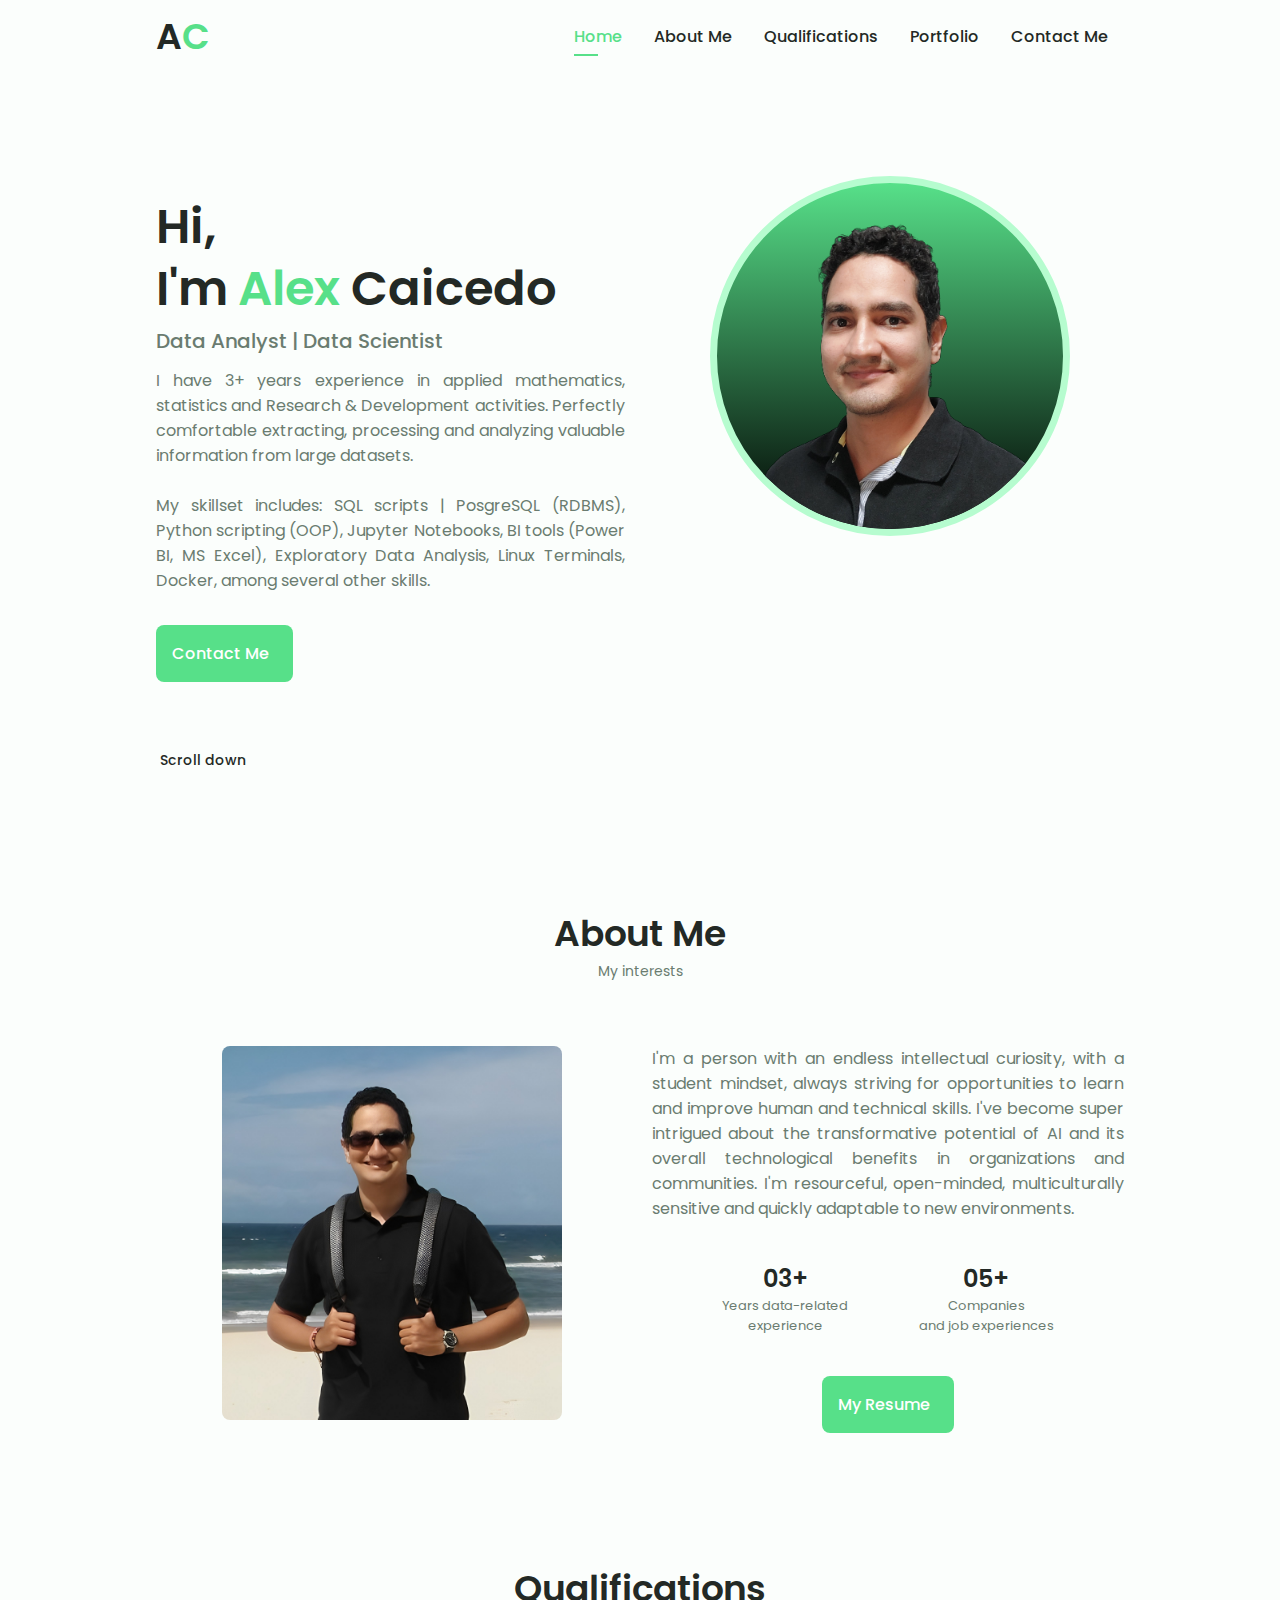
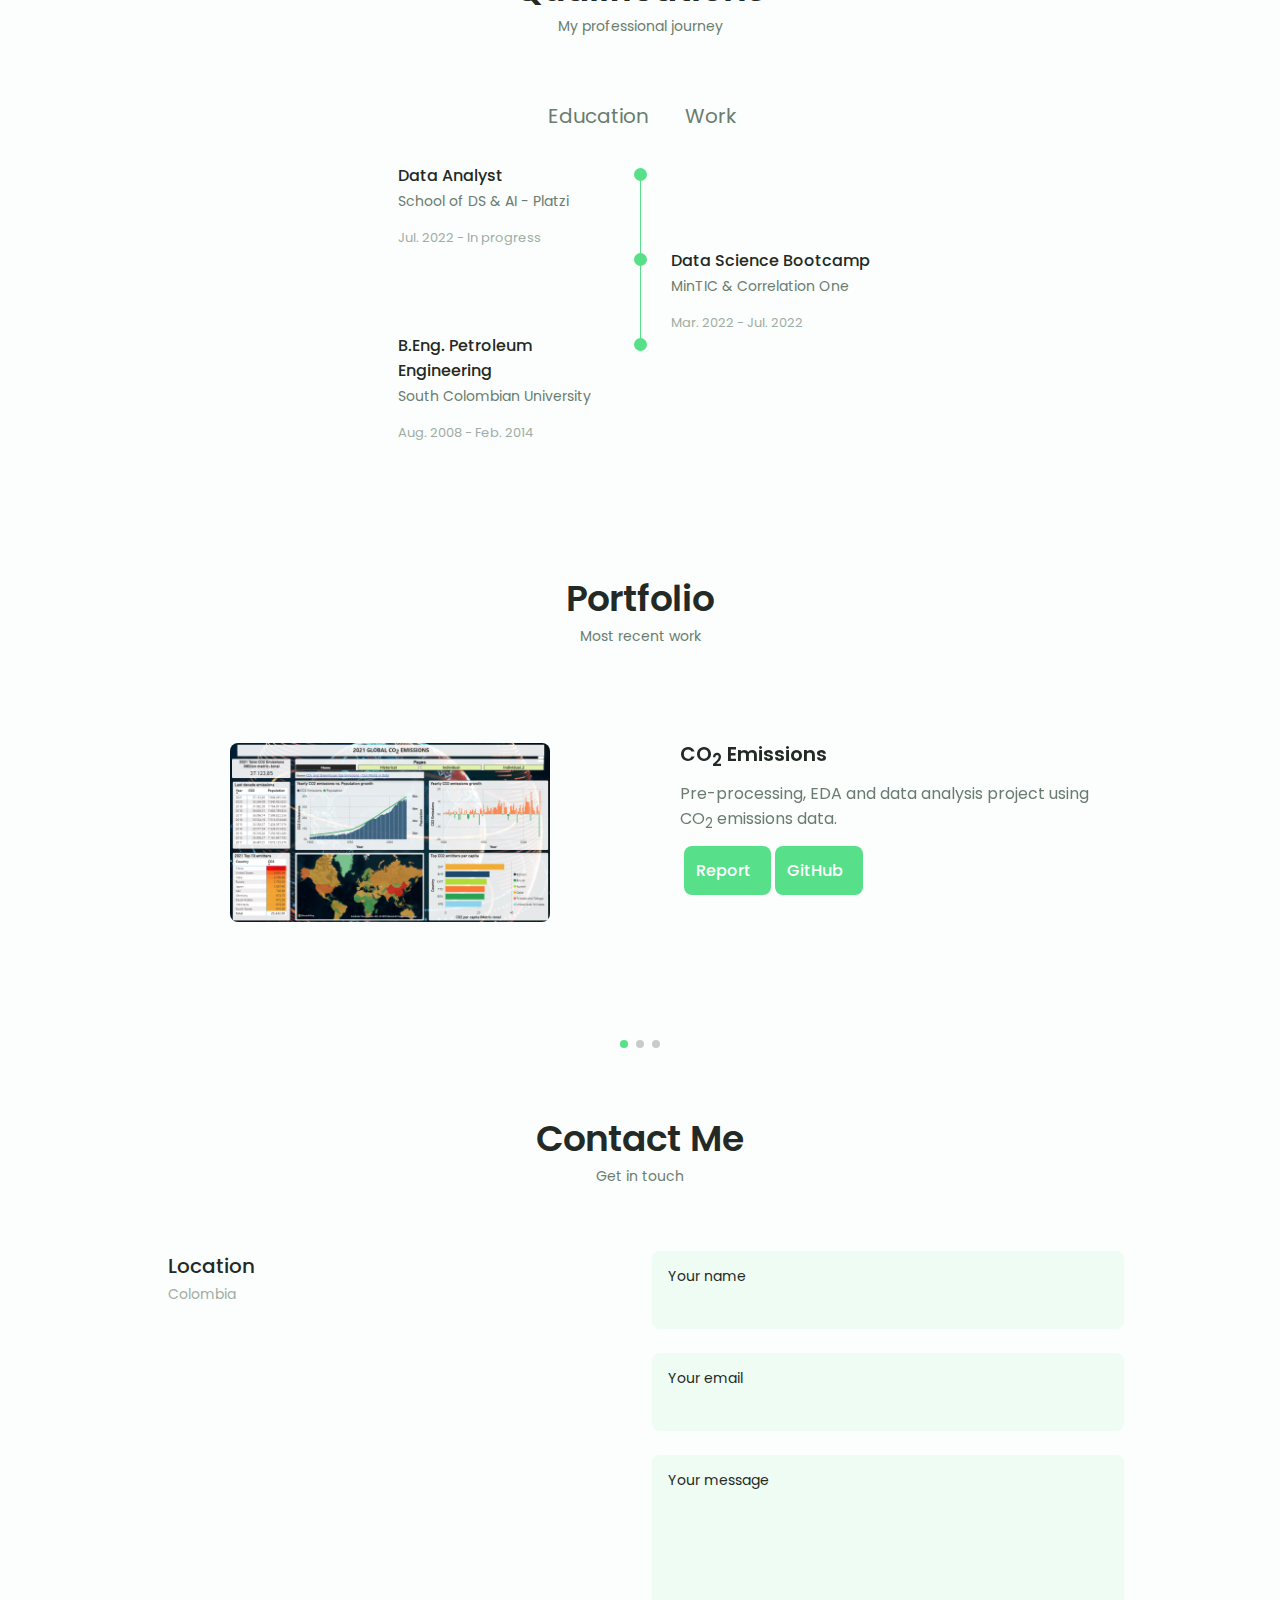
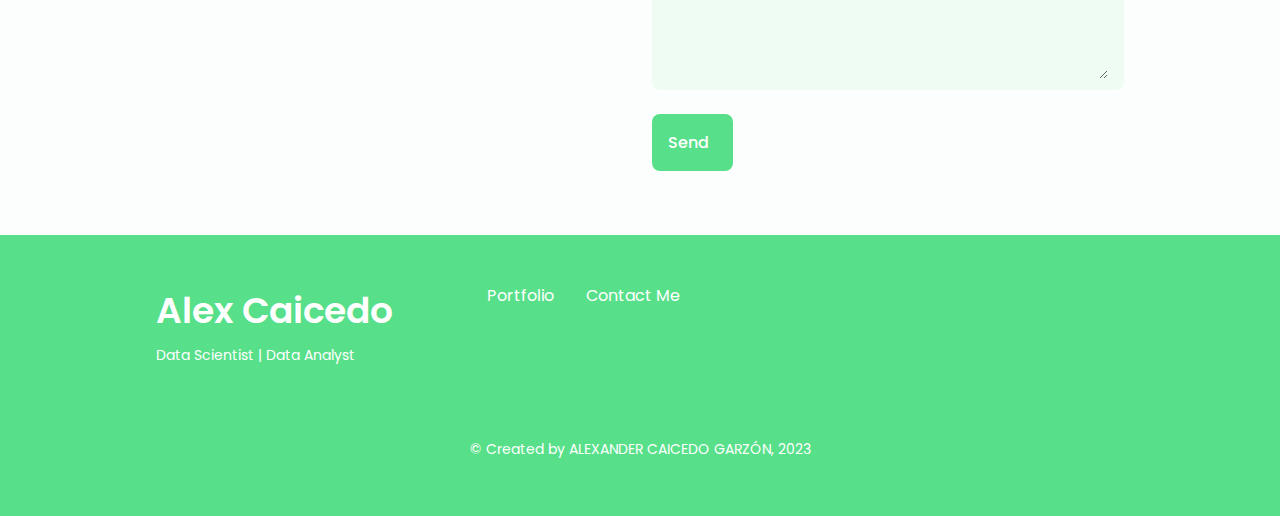
==== index.html @ f2402cfc "Text improvements" ====
<!DOCTYPE html>
<html lang="en">
<head>
    <meta charset="UTF-8">
    <meta http-equiv="X-UA-Compatible" content="IE=edge">
    <meta name="viewport" content="width=device-width, initial-scale=1.0">

    <!--==================== UNICONS ====================-->
    <link rel="stylesheet" href="https://unicons.iconscout.com/release/v3.0.6/css/line.css">

    <!--==================== SWIPER CSS ====================-->
    <link rel="stylesheet" href="assets/css/swiper-bundle.min.css">

    <!--==================== CSS ====================-->
    <link rel="stylesheet" href="assets/css/styles.css">

    <title>Portfolio's website</title>
</head>
<body>
    <!--==================== HEADER ====================-->
    <header class="header" id="header">
        <nav class="nav container">
            <div>
                <a href="#home" class="nav_logo">
                    <h2>A<span>C</span></h2>
                </a>
            </div>

            <div class="nav_menu" id="nav-menu">
                <ul class="nav_list">
                    <li class="nav-item">
                        <a href="#home" class="nav_link active_link">Home</a>
                    </li>
                    <li class="nav-item">
                        <a href="#about" class="nav_link">About Me</a>
                    </li>
                    <!-- <li class="nav-item">
                        <a href="#skills" class="nav_link">Skills</a>
                    </li> -->
                    <li class="nav-item">
                        <a href="#qualification" class="nav_link">Qualifications</a>
                    </li>
                    <li class="nav-item">
                        <a href="#portfolio" class="nav_link">Portfolio</a>
                    </li>
                    <li class="nav-item">
                        <a href="#contact" class="nav_link">Contact Me</a>
                    </li>
                </ul>

                <div class="nav_close" id="nav_close">
                    <i class="uil uil-times nav_close" id="nav-close"></i>
                </div>
            </div>

            <div class="nav_btns">
            <!--====== THEME CHANGE BUTTON ======-->
            <i class="uil uil-moon change_theme" id="theme-button"></i>

            <div class="nav_toggle" id="nav-toggle">
                <i class="uil uil-bars"></i>
            </div>
            </div>
        </nav>
    </header>

    <!--==================== MAIN ====================-->
    <main class="main">
        <!--==================== HOME ====================-->
        <section class="home section" id="home">
            <div class="home_container container grid">
                <div class="home_img">
                    <img src="assets/images/me.png" alt="">
                </div>

                <div class="home_data">
                    <h1 class="home_title">Hi,</h1>
                    <h1 class="home_title">I'm <span>Alex</span> Caicedo</h1>
                    <h3 class="home_subtitle">Data Analyst | Data Scientist</h3>
                    <p class="home_description">
                        I have 3+ years experience in applied mathematics, statistics and Research & Development activities. Perfectly
                        comfortable extracting, processing and analyzing valuable information from large datasets. <br><br> My skillset includes: 
                        SQL scripts | PosgreSQL (RDBMS), Python scripting (OOP), Jupyter Notebooks, BI tools (Power BI, MS Excel), Exploratory 
                        Data Analysis, Linux Terminals, Docker, among several other skills.
                    </p>
                    <a href="#contact" class="button button--flex">
                        Contact Me <i class="uil uil-message button_icon"></i>
                    </a>
                    <div class="home_scroll">
                        <a href="#about" class="home_scroll-button button--flex"></a>
                        <i class="uil uil-mouse-alt home_scroll-mouse"></i>
                        <span class="home_scroll-name">Scroll down</span>
                        <i class="uil uil-arrow-down home_scroll-arrow"></i>
                    </div>
                    <div class="home_social">
                        <span class="home_social-follow">Follow Me</span>
                        <div class="home_social-links">
                            <a href="https://www.linkedin.com/in/alexcaicedo" class="home_social-icon">
                                <i class="uil uil-linkedin"></i>
                            </a>
                            <a href="https://github.com/alexcaicedo" class="home_social-icon">
                                <i class="uil uil-github"></i>
                            </a>
                            <a href="https://twitter.com/AlexCaiced0" class="home_social-icon">
                                <i class="uil uil-twitter"></i>
                            </a>
                        </div>
                    </div>

                    <div class="home_scroll_social">
                        <div class="home_scroll1">
                            <a href="#about" class="home_scroll-button button--flex"></a>
                            <i class="uil uil-mouse-alt home_scroll-mouse"></i>
                            <span class="home_scroll-name">Scroll down</span>
                            <i class="uil uil-arrow-down home_scroll-arrow"></i>
                        </div>
                        <div class="home_social1">
                            <div class="home_social-links">
                                <a href="https://www.linkedin.com/in/alexcaicedo" class="home_social-icon">
                                    <i class="uil uil-linkedin"></i>
                                </a>
                                <a href="https://github.com/alexcaicedo" class="home_social-icon">
                                    <i class="uil uil-github"></i>
                                </a>
                                <a href="https://twitter.com/AlexCaiced0" class="home_social-icon">
                                    <i class="uil uil-twitter"></i>
                                </a>
                            </div>
                        </div>
                    </div>
                </div>
            </div>
        </section>

        <!--==================== ABOUT ====================-->
        <section class="about section" id="about">
            <h2 class="section__title">About Me</h2>
            <span class="section__subtitle">My interests</span>

            <div class="about_container container grid">
                <img src="assets/images/me2.jpg" alt="" class="about_img">

                <div class="about_data">
                    <p class="about_description">
                        I'm a person with an endless intellectual curiosity, with a student mindset, always striving for opportunities to learn
                        and improve human and technical skills. I've become super intrigued about the transformative potential of 
                        AI and its overall technological benefits in organizations and communities. I'm resourceful, open-minded, multiculturally 
                        sensitive and quickly adaptable to new environments.
                    </p>
                    <div class="about_info">
                        <div>
                            <span class="about_info-title">03+</span>
                            <span class="about_info-name">Years data-related <br>experience</span>
                        </div>
                        <div>
                            <span class="about_info-title">05+</span>
                            <span class="about_info-name">Companies <br>and job experiences</span>
                        </div>
                    </div>
                    <div class="about_buttons">
                        <a href="https://1drv.ms/b/s!AqPPXJgnT6Fmsn-sBrh6Bo3KP7HR?e=grs7Vf" class="button button--flex">
                            My Resume <i class="uil uil-download-alt button_icon"></i>
                        </a>
                    </div>
                </div>
            </div>
        </section>

        <!--==================== SKILLS ====================-->
        <!-- <section class="skills section" id="skills">
            <h2 class="section__title">Skills</h2>
            <span class="section__subtitle">My tech level</span>

            <div class="skills_container container grid">
                <div> -->
                    <!--============== SKILL 1 ==============-->
                    <!-- <div class="skills_content skills_open">
                        <div class="skills_header">
                            <i class="uil uil-brackets-curly skills_icon"></i>
                            <div>
                                <h1 class="skills_title">Front-end Developer</h1>
                                <span class="skills_subtitle">More than 4 years</span>
                            </div>
    
                            <i class="uil uil-angle-down skills_arrow"></i>
                        </div>
                        <div class="skills_list grid">
                            <div class="skills_data">
                                <div class="skills_titles">
                                    <h3 class="skills_name">HTML</h3>
                                    <span class="skills_number">90%</span>
                                </div>
                                <div class="skills_bar">
                                    <span class="skills_percentage skills_html"></span>
                                </div>
                            </div>
    
                            <div class="skills_data">
                                <div class="skills_titles">
                                    <h3 class="skills_name">CSS</h3>
                                    <span class="skills_number">80%</span>
                                </div>
                                <div class="skills_bar">
                                    <span class="skills_percentage skills_css"></span>
                                </div>
                            </div>
    
                            <div class="skills_data">
                                <div class="skills_titles">
                                    <h3 class="skills_name">JavaScript</h3>
                                    <span class="skills_number">60%</span>
                                </div>
                                <div class="skills_bar">
                                    <span class="skills_percentage skills_js"></span>
                                </div>
                            </div>
                        </div>
                    </div> -->

                    <!--============== SKILL 2 ==============-->
                    <!-- <div class="skills_content skills_close">
                        <div class="skills_header">
                            <i class="uil uil-server-network skills_icon"></i>
                            <div>
                                <h1 class="skills_title">Back-end Developer</h1>
                                <span class="skills_subtitle">More than 7 years</span>
                            </div>
    
                            <i class="uil uil-angle-down skills_arrow"></i>
                        </div>
                        <div class="skills_list grid">
                            <div class="skills_data">
                                <div class="skills_titles">
                                    <h3 class="skills_name">PHP</h3>
                                    <span class="skills_number">80%</span>
                                </div>
                                <div class="skills_bar">
                                    <span class="skills_percentage skills_php"></span>
                                </div>
                            </div>
    
                            <div class="skills_data">
                                <div class="skills_titles">
                                    <h3 class="skills_name">Node JS</h3>
                                    <span class="skills_number">60%</span>
                                </div>
                                <div class="skills_bar">
                                    <span class="skills_percentage skills_nodejs"></span>
                                </div>
                            </div>
    
                            <div class="skills_data">
                                <div class="skills_titles">
                                    <h3 class="skills_name">Python</h3>
                                    <span class="skills_number">70%</span>
                                </div>
                                <div class="skills_bar">
                                    <span class="skills_percentage skills_python"></span>
                                </div>
                            </div>

                            <div class="skills_data">
                                <div class="skills_titles">
                                    <h3 class="skills_name">Ruby</h3>
                                    <span class="skills_number">55%</span>
                                </div>
                                <div class="skills_bar">
                                    <span class="skills_percentage skills_ruby"></span>
                                </div>
                            </div>
                        </div>
                    </div> -->
                <!-- </div>
                <div> -->
                    <!--============== SKILL 3 ==============-->
                    <!-- <div class="skills_content skills_close">
                        <div class="skills_header">
                            <i class="uil uil-server-network skills_icon"></i>
                            <div>
                                <h1 class="skills_title">Designer</h1>
                                <span class="skills_subtitle">More than 5 years</span>
                            </div>
    
                            <i class="uil uil-angle-down skills_arrow"></i>
                        </div>
                        <div class="skills_list grid">
                            <div class="skills_data">
                                <div class="skills_titles">
                                    <h3 class="skills_name">Figma</h3>
                                    <span class="skills_number">90%</span>
                                </div>
                                <div class="skills_bar">
                                    <span class="skills_percentage skills_figma"></span>
                                </div>
                            </div>
    
                            <div class="skills_data">
                                <div class="skills_titles">
                                    <h3 class="skills_name">Sketch</h3>
                                    <span class="skills_number">85%</span>
                                </div>
                                <div class="skills_bar">
                                    <span class="skills_percentage skills_sketch"></span>
                                </div>
                            </div>
    
                            <div class="skills_data">
                                <div class="skills_titles">
                                    <h3 class="skills_name">Adobe XD</h3>
                                    <span class="skills_number">80%</span>
                                </div>
                                <div class="skills_bar">
                                    <span class="skills_percentage skills_adobexd"></span>
                                </div>
                            </div>

                            <div class="skills_data">
                                <div class="skills_titles">
                                    <h3 class="skills_name">Photoshop</h3>
                                    <span class="skills_number">85%</span>
                                </div>
                                <div class="skills_bar">
                                    <span class="skills_percentage skills_photoshop"></span>
                                </div>
                            </div>
                        </div>
                    </div> -->
                <!-- </div>
            </div>
        </section> -->

        <!--==================== QUALIFICATIONS ====================-->
        <section class="qualification section" id="qualification">
            <h2 class="section__title">Qualifications</h2>
            <span class="section__subtitle">My professional journey</span>

            <div class="qualification_container container">
                <div class="qualification_tabs">
                    <div class="qualification_button button--flex qualification_active" data-target="#education">
                        <i class="uil uil-graduation-cap qualification_icon"></i>
                        Education
                    </div>
                    <div class="qualification_button button--flex" data-target="#work">
                        <i class="uil uil-briefcase qualification_icon"></i>
                        Work
                    </div>
                </div>

                <div class="qualification_sections">
                    <!--============== QUALIFICATION CONTENT 1 ==============-->
                    <div class="qualification_content qualification_active" data-content id="education">
                        <!--============== QUALIFICATION 1 ==============-->
                        <div class="qualification_data">
                            <div>
                                <h3 class="qualification_title">Data Analyst</h3>
                                <span class="qualification_subtitle">School of DS & AI - Platzi</span>
                                <div class="qualification_calendar">
                                    <i class="uil uil-calendar-alt"></i>
                                    Jul. 2022 - In progress
                                </div>
                            </div>
                            <div>
                                <span class="qualification_rounder"></span>
                                <span class="qualification_line"></span>
                            </div>
                        </div>

                        <!--============== QUALIFICATION 2 ==============-->
                        <div class="qualification_data">
                            <div></div>
                            <div>
                                <span class="qualification_rounder"></span>
                                <span class="qualification_line"></span>
                            </div>
                            <div>
                                <h3 class="qualification_title">Data Science Bootcamp</h3>
                                <span class="qualification_subtitle">MinTIC & Correlation One</span>
                                <div class="qualification_calendar">
                                    <i class="uil uil-calendar-alt"></i>
                                    Mar. 2022 - Jul. 2022
                                </div>
                            </div>
                            
                        </div>

                        <!--============== QUALIFICATION 3 ==============-->
                        <div class="qualification_data">
                            <div>
                                <h3 class="qualification_title">B.Eng. Petroleum Engineering</h3>
                                <span class="qualification_subtitle">South Colombian University</span>
                                <div class="qualification_calendar">
                                    <i class="uil uil-calendar-alt"></i>
                                    Aug. 2008 - Feb. 2014
                                </div>
                            </div>
                            <div>
                                <span class="qualification_rounder"></span>
                                <!-- <span class="qualification_line"></span> -->
                            </div>
                        </div>

                        <!--============== QUALIFICATION 4 ==============-->
                        <!--============== QUALIFICATION 5 ==============-->
                        <!--============== QUALIFICATION 6 ==============-->
                    </div>

                    <!--============== QUALIFICATION CONTENT 2 ==============-->
                    <div class="qualification_content" data-content id="work">
                        <!--============== QUALIFICATION 1 ==============-->
                        <div class="qualification_data">
                            <div>
                                <h3 class="qualification_title">Research Assitant</h3>
                                <span class="qualification_subtitle">Cepetro - Brazil</span>
                                <div class="qualification_calendar">
                                    <i class="uil uil-calendar-alt"></i>
                                    Jan. 2019 - Mar. 2021
                                </div>
                            </div>
                            <div>
                                <span class="qualification_rounder"></span>
                                <span class="qualification_line"></span>
                            </div>
                        </div>

                        <!--============== QUALIFICATION 2 ==============-->
                        <div class="qualification_data">
                            <div></div>
                            <div>
                                <span class="qualification_rounder"></span>
                                <span class="qualification_line"></span>
                            </div>
                            <div>
                                <h3 class="qualification_title">Field Engineer</h3>
                                <span class="qualification_subtitle">Lupatech OFS - Colombia</span>
                                <div class="qualification_calendar">
                                    <i class="uil uil-calendar-alt"></i>
                                    Sep. 2014 - Sep. 2015
                                </div>
                            </div>
                            
                        </div>

                        <!--============== QUALIFICATION 3 ==============-->
                        <div class="qualification_data">
                            <div>
                                <h3 class="qualification_title">Field Engineer Internship</h3>
                                <span class="qualification_subtitle">Pacific Rubiales Energy Corp. - Colombia</span>
                                <div class="qualification_calendar">
                                    <i class="uil uil-calendar-alt"></i>
                                    Feb. 2013 - Aug. 2013
                                </div>
                            </div>
                            <div>
                                <span class="qualification_rounder"></span>
                                <!-- <span class="qualification_line"></span> -->
                            </div>
                        </div>
                    </div>
                </div>
            </div>
        </section>

        <!--==================== PORTFOLIO ====================-->
        <section class="portfolio section" id="portfolio">
            <h2 class="section__title">Portfolio</h2>
            <span class="section__subtitle">Most recent work</span>

            <div class="portfolio_container container swiper-container">
                <div class="swiper-wrapper">
                    
                    <!--============== PORTFOLIO 1 ==============-->
                    <div class="portfolio_content grid swiper-slide">
                        <img src="assets/images/dashboard.jpg" alt="" class="portfolio_img">

                        <div class="portfolio_data">
                            <h3 class="portfolio_title">CO<sub>2</sub> Emissions</h3>
                            <p class="portfolio_description">
                                Pre-processing, EDA and data analysis project using CO<sub>2</sub> emissions data.
                            </p>
                            <a href="https://app.powerbi.com/groups/me/reports/bbfd6e8e-d4ab-47d7-b24c-20e63ff7320d?ctid=a8e697b5-5434-490b-bced-0cc978d2a33c&pbi_source=linkShare" class="button button--flex button--small portfolio_button">
                                Report
                                <i class="uil uil-arrow-right button_icon"></i>
                            </a>
                            <a href="https://github.com/alexcaicedo/co2-project" class="button button--flex button--small portfolio_button">
                                GitHub
                                <i class="uil uil-arrow-right button_icon"></i>
                            </a>
                        </div>
                    </div>

                    <!--============== PORTFOLIO 2 ==============-->
                    <div class="portfolio_content grid swiper-slide">
                        <img src="assets/images/col_passport.jpg" alt="" class="portfolio_img">

                        <div class="portfolio_data">
                            <h3 class="portfolio_title">Passport requests prediction [In progress...]</h3>
                            <p class="portfolio_description">
                                Web app development for time series analysis and forecast of a Colombian passport requests dataset using the Prophet model.
                            </p>
                            <a href="#" class="button button--flex button--small portfolio_button">
                                Report
                                <i class="uil uil-arrow-right button_icon"></i>
                            </a>
                            <a href="https://github.com/alexcaicedo/passports-prediction" class="button button--flex button--small portfolio_button">
                                GitHub
                                <i class="uil uil-arrow-right button_icon"></i>
                            </a>
                        </div>
                    </div>

                    <!--============== PORTFOLIO 3 ==============-->
                    <div class="portfolio_content grid swiper-slide">
                        <img src="assets/images/for_sale.jpg" alt="" class="portfolio_img">

                        <div class="portfolio_data">
                            <h3 class="portfolio_title">Predicting House Prices</h3>
                            <p class="portfolio_description">
                                Notebook created with the objective of putting into practice supervised ML concepts for House Price prediction.
                            </p>
                            <a href="https://github.com/alexcaicedo/ml-zoomcamp/blob/main/02_regression/house_prices_homework.ipynb" class="button button--flex button--small portfolio_button">
                                GitHub
                                <i class="uil uil-arrow-right button_icon"></i>
                            </a>
                        </div>
                    </div>
                </div>

                <!-- Add Arrow -->
                <div class="swiper-button-next">
                    <i class="uil uil-angle-right-b swiper-portfolio-icon"></i>
                </div>
                <div class="swiper-button-prev">
                    <i class="uil uil-angle-left-b swiper-portfolio-icon"></i>
                </div>
                <!-- Add Pagination -->
                <div class="swiper-pagination"></div>
            </div>
        </section>
        
        <!--==================== CONTACT ME ====================-->
        <section class="contact section" id="contact">
            <h2 class="section__title">Contact Me</h2>
            <span class="section__subtitle">Get in touch</span>

            <div class="contact_container container grid">
                <div>
                    <!-- <div class="contact_information">
                        <i class="uil uil-message contact_icon"></i>
    
                        <div>
                            <h3 class="contact_title">Email</h3>
                            <span class="contact_subtitle">(+57) 321-278-9944</span>
                        </div>
                    </div> -->
                    <div class="contact_information">
                        <i class="uil uil-map-marker contact_icon"></i>
    
                        <div>
                            <h3 class="contact_title">Location</h3>
                            <span class="contact_subtitle">Colombia</span>
                        </div>
                    </div>
                </div>
                <form class="contact_form grid" action="https://formsubmit/a.caicedo_g@hotmail.com" method="POST">
                    <div class="contact_inputs grid">
                        <div class="contact_content">
                            <label for="" class="contact_label">Your name</label>
                            <input type="text" class="contact_input" required>
                        </div>
                        <div class="contact_content">
                            <label for="" class="contact_label">Your email</label>
                            <input type="email" class="contact_input" required>
                        </div>
                    </div>
                    <div class="contact_content">
                        <label for="" class="contact_label">Your message</label>
                        <textarea name="" id="" cols="0" rows="7" class="contact_input" required></textarea>
                    </div>
                    <div>
                        <input type="hidden" value="Personal website email!!!">
                        <a href="ty.html/#home" class="button button--flex">
                            Send
                            <i class="uil uil-message button_icon"></i>
                        </a>
                    </div>
                </form>
            </div>
        </section>
    </main>

    <!--==================== FOOTER ====================-->
    <footer class="footer">
        <div class="footer_bg">
            <div class="footer_container container grid">
                <div>
                    <h1 class="footer_title">Alex Caicedo</h1>
                    <span class="footer_subtitle">Data Scientist | Data Analyst</span>
                    <!-- <p class="footer_subtitle">
                        Here goes a small description about my role.
                    </p> -->
                </div>
                <ul class="footer_links">
                    <li>
                        <a href="#portfolio" class="footer_link">Portfolio</a>
                    </li>
                    <li>
                        <a href="#contact" class="footer_link">Contact Me</a>
                    </li>
                </ul>
                <div class="footer_social">
                    <a href="https://www.linkedin.com/in/alexcaicedo" target="_blank" class="footer_social">
                        <i class="uil uil-linkedin"></i>
                    </a>
                    <a href="https://github.com/alexcaicedo" target="_blank" class="footer_social">
                        <i class="uil uil-github"></i>
                    </a>
                    <a href="https://twitter.com/AlexCaiced0" target="_blank" class="footer_social">
                        <i class="uil uil-twitter"></i>
                    </a>
                </div>
            </div>
            <p class="footer_copy">&#169; Created by ALEXANDER CAICEDO GARZ&Oacute;N, 2023</p>
        </div>
    </footer>
    
    <!--==================== SCROLL TOP ====================-->
    <a href="#" class="scrollup" id="scroll-up">
        <i class="uil uil-arrow-up scrollup_icon"></i>
    </a>

    <!--==================== SWIPER JS ====================-->
    <script src="assets/js/swiper-bundle.min.js"></script>

    <!--==================== MAIN JS ====================-->
    <script src="assets/js/main.js"></script>
</body>
</html>
---- assets/css/styles.css ----
/*==================== GOOGLE FONTS ====================*/
@import url("https://fonts.googleapis.com/css2?family=Poppins:wght@400;500;600&display=swap");

/*==================== VARIABLES CSS ====================*/
:root {

    --header-height: 3rem;
    /*========== Colors ==========*/
    /* Change favorite color */
    --hue-color: 142; /*Purple 250 - Green 142 - Red 360 - Orange 27 - Blue 230 - Light Blue 178 - Pink 340*/

    /* HSL color mode */
    --first-color: hsl(var(--hue-color), 69%, 61%);
    --first-color-second: hsl(var(--hue-color), 69%, 61%);
    --first-color-alt: hsl(var(--hue-color), 57%, 53%);
    --first-color-lighter: hsl(var(--hue-color), 92%, 85%);
    --title-color: hsl(var(--hue-color), 8%, 15%);
    --text-color: hsl(var(--hue-color), 8%, 45%);
    --text-color-light: hsl(var(--hue-color), 8%, 65%);
    --input-color: hsl(var(--hue-color), 70%, 96%);
    --body-color: hsl(var(--hue-color), 60%, 99%);
    --container-color: #fff;
    --scroll-bar-color: hsl(var(--hue-color), 12%, 90%);
    --scroll-thumb-color: hsl(var(--hue-color), 12%, 80%);

    /*========== Font and typography ==========*/
    --body-font: 'Poppins', sans-serif;

    /* .5rem = 8px, 1rem = 16px, 1.5rem = 24px ... */
    --big-font-size: 2rem;
    --h1-font-size: 1.5rem;
    --h2-font-size: 1.25rem;
    --h3-font-size: 1.125rem;
    --normal-font-size: .938rem;
    --small-font-size: .813rem;
    --smaller-font-size: .75rem;

    /*========== Font weight ==========*/
    --font-medium: 500;
    --font-semi-bold: 600;

    /*========== Margins Bottom ==========*/
    /* .25rem = 4px, .5rem = 8px, .75rem = 12px ... */
    --mb-0-25: .25rem;
    --mb-0-5: .5rem;
    --mb-0-75: .75rem;
    --mb-1: 1rem;
    --mb-1-5: 1.5rem;
    --mb-2: 2rem;
    --mb-2-5: 2.5rem;
    --mb-3: 3rem;

    /*========== z index ==========*/
    --z-tooltip: 10;
    --z-fixed: 100;
    --z-modal: 1000;
}

/* Font size for large devices */
@media screen and (min-width: 958px) {
    :root {
        --big-font-size: 3rem;
        --h1-font-size: 2.25rem;
        --h2-font-size: 1.5rem;
        --h3-font-size: 1.25rem;
        --normal-font-size: 1rem;
        --small-font-size: .875rem;
        --smaller-font-size: .813rem;
    }
}

/*========== Variables Dark theme ==========*/
body.dark-theme {
    --first-color-dark: hsl(var(--hue-color), 8%, 20%);
    --first-color-second: hsl(var(--hue-color), 30%, 8%);
    --title-color: hsl(var(--hue-color), 4%, 95%);
    --text-color: hsl(var(--hue-color), 4%, 75%);
    --body-color: hsl(var(--hue-color), 28%, 12%);
    --container-color: hsl(var(--hue-color), 8%, 6%);
    --scroll-bar-color: hsl(var(--hue-color), 12%, 48%);
    --scroll-thumb-color: hsl(var(--hue-color), 12%, 36%);
    --box-shadow: 2px 2px 18px rgb(hsl(var(--input-color)));
    --input-color: hsl(var(--hue-color), 29%, 16%);
}

/*========== Button Dark/Light ==========*/
.change_theme {
    color: var(--title-color);
    font-size: 1.15rem;
    cursor: pointer;
}

.nav_btns {
    display: inline-flex;
    align-items: center;
    column-gap: 1rem;
}

/*==================== BASE ====================*/
* {
    box-sizing: border-box;
    padding: 0;
    margin: 0;
}

html {
    margin: 0;
    font-family: var(--body-font);
    font-size: var(--normal-font-size);
    background-color: var(--body-color);
    color: var(--text-color);
}

body {
    margin: 0;
    font-family: var(--body-color);
    font-size: var(--normal-font-size);
    background-color: var(--body-color);
    color: var(--text-color);
}

h1, h2, h3, h4 {
    color: var(--title-color);
    font-weight: var(--font-semi-bold);
}

ul {
    list-style: none;
}

a {
    text-decoration: none;
}

img {
    width: 100%;
    margin-top: var(--mb-2);
}

/*==================== REUSABLE CSS CLASSES ====================*/
.section {
    padding: 2rem 0 4rem;
}

.section__title {
    font-size: var(--h1-font-size);
    color: var(--title-color);
}

.section__subtitle {
    display: block;
    font-size: var(--small-font-size);
    margin-bottom: var(--mb-3);
}

.section__title,
.section__subtitle {
    text-align: center;
}

/*==================== LAYOUT ====================*/
.container {
    max-width: 968px;
    margin-left: var(--mb-1-5);
    margin-right: var(--mb-1-5);
}

.grid {
    display: grid;
    gap: 1.5rem;
}

.header {
    width: 100%;
    background-color: var(--body-color);
    position: fixed;
    top: 0;
    left: 0;
    z-index: var(--z-fixed);
}

/*==================== NAV ====================*/
.nav {
    height: 3rem;
    display: flex;
    justify-content: space-between;
    align-items: center;
}

.nav_toggle,
.nav_close {
    color: var(--title-color);
}

.nav_logo {
    font-size: var(--h2-font-size);
    display: inline-flex;
    align-items: center;
    column-gap: .5rem;
    transition: 300ms;
}

.nav_logo:hover {
    color: var(--first-color-alt);
    transition-timing-function: ease-in;
}

.nav_logo span {
    color: var(--first-color);
}

.nav_toggle {
    display: inline-flex;
    font-size: 1.25rem;
    cursor: pointer;
}

@media screen and (max-width: 767px) {
    .nav_menu {
        position: fixed;
        background-color: var(--container-color);
        width: 80%;
        height: 100%;
        top: 0;
        right: -100%;
        box-shadow: -2px 0 4px hsla(var(--hue-color), 24%, 15%, .1);
        padding: 4rem 0 0 3rem;
        border-radius: 1rem 0 0 1rem;
        transition: 300ms;
        z-index: var(--z-fixed);
    }
}

.nav_close {
    font-size: 1.5rem;
    position: absolute;
    top: 1rem;
    right: 1.25rem;
    cursor: pointer;
}

.nav_list {
    display: flex;
    flex-direction: column;
    row-gap: 1.5rem;
}

.nav_link {
    color: var(--title-color);
    font-weight: var(--font-medium);
    transition: 300ms;
}

.nav_link:hover {
    color: var(--first-color);
}

/* Show menu */
.show_menu {
    right: 0;
}

/* Active link */
.active_link {
    position: relative;
    color: var(--first-color);
}

.active_link::after {
    content: '';
    position: absolute;
    bottom: -.5rem;
    left: 0;
    width: 50%;
    height: 2px;
    background-color: var(--first-color);
}

/* Change background header */
.scroll_header {
    box-shadow: 0 1px 4px hsla(var(--hue-color), 4%, 15%, .1);
}

/*==================== HOME ====================*/
.home {
    padding: 6.5rem 0 2rem;
}

.home_container {
    position: relative;
    row-gap: 2rem;
}

.home_img {
    justify-self: center;
    background-image: linear-gradient(var(--first-color), #000);
    width: 200px;
    height: 200px;
    border: 7px solid var(--first-color-lighter);
    border-radius: 50%;
    overflow: hidden;
    margin-top: var(--mb-1-5);
}

.home_title {
    font-size: var(--big-font-size);
    line-height: 104%;
    margin-bottom: var(--mb-0-75);
}

.home_title span {
    color: var(--first-color);
}

.home_subtitle {
    font-size: var(--h3-font-size);
    color: var(--text-color);
    font-weight: var(--font-medium);
    margin-bottom: var(--mb-0-75);
}

.home_description {
    margin-bottom: var(--mb-2);
    text-align: justify;
}

.home_scroll {
    padding-top: var(--mb-0-75);
}

.home_scroll-button {
    color: var(--first-color);
    transition: 300ms;
}

.home_scroll-button:hover {
    transform: translateY(.25rem);
}

.home_scroll-mouse {
    font-size: 2rem;
}

.home_scroll-name {
    font-size: var(--small-font-size);
    color: var(--title-color);
    font-weight: var(--font-medium);
    margin-right: var(--mb-0-25);
    cursor: pointer;
}

.home_scroll-arrow {
    font-size: 1.25rem;
}

.home_social {
    position: absolute;
    top: 2rem;
    right: .1rem;
    display: grid;
    justify-items: center;
    row-gap: 3.5rem;
}

.home_social-follow {
    font-weight: var(--font-medium);
    font-size: var(--smaller-font-size);
    color: var(--first-color);
    position: relative;
    transform: rotate(90deg);
}

.home_social-follow::after {
    content: '';
    position: absolute;
    width: 1rem;
    height: 2px;
    background-color: var(--first-color);
    right: -45%;
    top: 50%;
}

.home_social-links {
    display: inline-flex;
    flex-direction: column;
    row-gap: 1.25rem;
}

.home_social-icon {
    font-size: 1.75rem;
    color: var(--first-color);
}

.home_social-icon:hover {
    color: var(--first-color-alt);
}

/*==================== BUTTONS ====================*/
.button {
    display: inline-block;
    background-color: var(--first-color);
    color: #fff;
    padding: 1rem;
    border-radius: .5rem;
    font-weight: var(--font-medium);
    cursor: pointer;
}

.button:hover {
    background-color: var(--first-color-alt);
}

.button_icon {
    font-style: 1.25rem;
    margin-left: var(--mb-0-5);
    transition: 300ms;
}

.button--white {
    background-color: #fff;
    color: var(--first-color);
}

.button--white:hover {
    background-color: #fff;
}

.button--flex {
    display: inline-flex;
    align-items: center;
}

.button--small {
    padding: .75rem;
}

.button--link {
    padding: 0;
    background-color: transparent;
    color: var(--first-color);
}

.button--link:hover {
    background-color: transparent;
    color: var(--first-color-alt);
}


/*==================== ABOUT ====================*/
.about_img {
    width: 340px;
    height: auto;
    border-radius: .5rem;
    justify-self: center;
    align-self: baseline;
    margin-top: 0;
}

.about_description {
    text-align: justify;
    margin-bottom: var(--mb-2-5);
}

.about_info {
    display: flex;
    justify-content: space-evenly;
    margin-bottom: var(--mb-2-5);
}

.about_info-title {
    font-size: var(--h2-font-size);
    font-weight: var(--font-semi-bold);
    color: var(--title-color);
}

.about_info-name {
    font-size: var(--smaller-font-size);
}

.about_info-title,
.about_info-name {
    display: block;
    text-align: center;
}

.about_buttons {
    display: flex;
    justify-content: center;
}

/*==================== SKILLS ====================*/
/* .skills_container {
    row-gap: 0;
}

.skills_header {
    display: flex;
    align-items: center;
    margin-bottom: var(--mb-2-5);
    cursor: pointer;
}

.skills_icon,
.skills_arrow {
    font-size: 2rem;
    color: var(--first-color);
}

.skills_icon {
    margin-right: var(--mb-0-75);
}

.skills_title {
    font-size: var(--h3-font-size);
}

.skills_subtitle {
    font-size: var(--small-font-size);
    color: var(--text-color-light);
}

.skills_list {
    row-gap: 1.5rem;
    padding-left: 2.7rem;
}

.skills_arrow {
    margin-left: auto;
    transition: 400ms;
}

.skills_titles {
    display: flex;
    justify-content: space-between;
    margin-bottom: var(--mb-0-5);
}

.skills_name {
    font-size: var(--normal-font-size);
    font-weight: var(--font-medium);
}

.skills_bar,
.skills_percentage {
    height: 5px;
    border-radius: .25rem;
}

.skills_bar {
    background-color: var(--first-color-lighter);
}

.skills_percentage {
    display: block;
    background-color: var(--first-color);
}

.skills_html {
    width: 90%;
}

.skills_css {
    width: 80%;
}

.skills_js {
    width: 60%;
}

.skills_php {
    width: 80%;
}

.skills_nodejs {
    width: 60%;
}

.skills_python {
    width: 60%;
}

.skills_ruby {
    width: 55%;
}

.skills_figma {
    width: 90%;
}

.skills_sketch {
    width: 85%;
}

.skills_adobexd {
    width: 80%;
}

.skills_photoshop {
    width: 85%;
}

.skills_close .skills_list {
    height: 0;
    overflow: hidden;
}

.skills_open .skills_list {
    height: max-content;
    margin-bottom: var(--mb-2-5);
}

.skills_open .skills_arrow {
    transform: rotate(-180deg);
} */

/*==================== QUALIFICATIONS ====================*/
.qualification_tabs {
    display: flex;
    justify-content: space-evenly;
    margin-bottom: var(--mb-2);
}

.qualification_button {
    font-size: var(--h3-font-size);
    cursor: pointer;
}

.qualification_button:hover {
    color: var(--first-color);
}

.qualification_icon {
    font-size: 1.8rem;
    margin-right: var(--mb-0-25);
}

.qualification_data {
    display: grid;
    grid-template-columns: 1fr max-content 1fr;
    column-gap: 1.5rem;
}

.qualification_title {
    font-size: var(--normal-font-size);
    font-weight: var(--font-medium);
}

.qualification_subtitle {
    display: inline-block;
    font-size: var(--small-font-size);
    margin-bottom: var(--mb-1);
}

.qualification_calendar {
    font-size: var(--smaller-font-size);
    color: var(--text-color-light);
}

.qualification_rounder {
    display: inline-block;
    width: 13px;
    height: 13px;
    background-color: var(--first-color);
    border-radius: 50%;
}

.qualification_line {
    display: block;
    width: 1px;
    height: 100%;
    background-color: var(--first-color);
    transform: translate(6px, -7px);
}

.qualification [data-content] {
    display: none;
}

.qualification_active[data-content] {
    display: block;
}

/* .qualification_button.qualification_active {
    color: var(--first-color);
} */

/*==================== PORTFOLIO ====================*/
.portfolio_container {
    overflow: initial;
}

.portfolio_content {
    padding: 0 1.5rem;
}

.portfolio_img {
    width: 265px;
    border-radius: .5rem;
    justify-self: center;
}

.portfolio_title {
    font-size: var(--h3-font-size);
    margin-bottom: var(--mb-0-5);
}

.portfolio_description {
    margin-bottom: var(--mb-0-75);
}

.portfolio_button {
    transform: translateX(.25rem);
}

.swiper-button-prev::after,
.swiper-button-next::after {
    content: '';
}

.swiper-portfolio-icon {
    font-size: 2rem;
    color: var(--first-color);
}

.swiper-button-prev {
    left: -.5rem;
}

.swiper-button-next {
    right: -.5rem;
}

.swiper-container-horizontal > .swiper-pagination-bullets {
    bottom: -2.5rem;
}

.swiper-pagination-bullet-active {
    background-color: var(--first-color);
}

.swiper-button-prev,
.swiper-button-next,
.swiper-pagination-bullet {
    outline: none;
}

/*==================== CONTACT ====================*/
.contact_container {
    row-gap: 3rem;
}

.contact_information {
    display: flex;
    margin-bottom: var(--mb-2);
}

.contact_icon {
    font-size: 2rem;
    color: var(--first-color);
    margin-right: var(--mb-0-75);
}

.contact_title {
    font-size: var(--h3-font-size);
    font-weight: var(--font-medium);
}

.contact_subtitle {
    font-size: var(--small-font-size);
    color: var(--text-color-light);
}

.contact_content {
    background-color: var(--input-color);
    border-radius: .5rem;
    padding: .75rem 1rem .25rem;
}

.contact_label {
    font-size: var(--small-font-size);
    color: var(--title-color);
}

.contact_input {
    width: 100%;
    background-color: var(--input-color);
    color: var(--text-color);
    font-family: var(--body-color);
    font-size: var(--normal-font-size);
    border: none;
    outline: none;
    padding: .25rem .5rem .5rem 0;
}

/*==================== FOOTER ====================*/
.footer {
    padding-top: 2rem;
}

.footer_container {
    row-gap: 3.5rem;
}

.footer_bg {
    background-color: var(--first-color-second);
    padding: 2rem 0 3rem;
}

.footer_title {
    font-size: var(--h1-font-size);
    margin-bottom: var(--mb-0-25);
}

.footer_subtitle {
    font-size: var(--small-font-size);
}

.footer_links {
    display: flex;
    flex-direction: column;
    row-gap: 1.5rem;
}

.footer_link:hover {
    color: var(--first-color-alt);
}

.footer_social {
    font-size: 1.75rem;
    margin-left: var(--mb-1-5);
}

.footer_social:hover {
    color: var(--first-color-alt);
}

.footer_copy {
    font-size: var(--small-font-size);
    text-align: center;
    color: #fff;
    margin-top: var(--mb-3);
}

.footer_title,
.footer_subtitle,
.footer_link,
.footer_social {
    color: #fff;
}

/*==================== SCROLL UP ====================*/
.scrollup {
    position: fixed;
    right: 1rem;
    bottom: -20%;
    background-color: var(--first-color-alt);
    opacity: .8;
    padding: 0 .3rem;
    border-radius: .4rem;
    z-index: var(--z-tooltip);
    transition: 400ms;
}

.scrollup:hover {
    background-color: var(--first-color-alt);
}

.scrollup_icon {
    font-size: 1.5rem;
    color: #fff;
}

/* Show scroll */
.show_scroll {
    bottom: 5rem;
}

/*==================== SCROLL BAR ====================*/
::-webkit-scrollbar {
    width: .60rem;
    background-color: var(--scroll-bar-color);
    border-radius: .5rem;
}

::-webkit-scrollbar-thumb {
    background-color: var(--scroll-thumb-color);
    border-radius: .5rem;
}

::-webkit-scrollbar-thumb:hover {
    background-color: var(--text-color-light);
}

/*==================== MEDIA QUERIES ====================*/
/* For small devices */
@media screen and (max-width: 350px) {
    .container {
        margin-left: var(--mb-1);
        margin-right: var(--mb-1);
    }

    .nav_menu {
        padding: 2rem .25rem 4rem;
    }

    .nav_list {
        column-gap: 0;
    }

    .home_content {
        grid-template-columns: .25fr 3fr;
    }

    .home_scroll {
        visibility: hidden;
    }

    .home_blog {
        width: 180px;
    }

    .skills_title {
        font-size: var(--normal-font-size);
    }

    .qualification_data {
        gap: .5rem;
    }

    .project_img {
        width: 200px;
    }
}

/* For medium devices */
@media screen and (max-width: 568px) {
    .home_scroll_social {
        visibility: hidden;
    }
}

@media screen and (min-width: 568px) {
    .home_container {
        display: grid;
        grid-template-columns: 1fr 1fr;
        gap: 30px;
        padding-top: .5rem;
    }

    .home_data {
        justify-content: center;
        padding-top: 30px;
    }

    .home_img {
        justify-self: center;
        background-color: var(--first-color);
        width: 240px;
        height: 240px;
        border-radius: 50%;
        overflow: hidden;
        margin-top: var(--mb-1-5);
        order: 1;
    }

    .home_social-links {
        flex-direction: row;
    }

    .home_social a {
        display: inline-block;
        justify-content: center;
        text-align: center;
        padding: 5px 5px;
    }

    .home_social {
        top: 3rem;
        right: .2rem;
    }

    .home_scroll {
        padding-top: 0;
    }

    .home_scroll_social {
        visibility: hidden;
    }

    .home_content {
        grid-template-columns: max-content 1fr 1fr;
    }

    .home_data {
        grid-column: initial;
    }

    .about_container,
    .skills_container,
    .portfolio_content,
    .project_container,
    .contact_container,
    .footer_container {
        grid-template-columns: repeat(2, 1fr);
    }

    .qualification_sections {
        display: grid;
        grid-template-columns: .6fr;
        justify-content: center;
    }
}

@media screen and (min-width: 767px) {
    body {
        margin: 0;
    }

    .nav {
        height: calc(var(--header-height) + 1.5rem);
        column-gap: 3rem;
    }

    .nav_toggle,
    .nav_close {
        display: none;
    }

    .nav_list {
        flex-direction: row;
        column-gap: 3rem;
    }

    .nav_menu {
        margin-left: auto;
    }

    .nav_toggle {
        visibility: hidden;
    }
}

/* For large devices */
@media screen and (min-width: 768px) {
    .container {
        margin-left: auto;
        margin-right: auto;
    }

    body {
        margin: 0;
    }

    .section {
        padding: 6rem 0 2rem;
    }

    .section__subtitle {
        margin-bottom: 4rem;
    }

    .header {
        top: 0;
        bottom: initial;
    }

    .header,
    .main,
    .footer_container {
        padding: 0 1rem;
    }

    .nav {
        height: calc(var(--header-height) + 1.5rem);
        column-gap: 1rem;
    }

    .nav_icon,
    .nav_close,
    .nav_toggle {
        display: none;
    }

    .nav_list {
        display: flex;
        column-gap: 2rem;
    }

    .nav_menu {
        margin-left: auto;
    }

    .nav_toggle {
        visibility: hidden;
    }

    .change_theme {
        margin: 0;
    }

    .home_container {
        display: grid;
        grid-template-columns: 1fr 1fr;
        gap: 30px;
        padding-top: 3.5rem;
    }

    .home_data {
        justify-self: center;
        padding-top: 50px;
    }

    .home_img {
        justify-self: center;
        background-color: var(--first-color);
        width: 340px;
        height: 340px;
        border-radius: 50%;
        overflow: hidden;
        margin-top: var(--mb-1-5);
        order: 1;
    }

    .home_social {
        visibility: hidden;
    }

    .home_scroll {
        visibility: hidden;
    }

    .home_scroll_social {
        visibility: visible;
        display: grid;
        grid-template-columns: 1fr 1fr;
        justify-content: start;
    }

    .home_social1 a {
        display: inline-block;
        justify-content: center;
        text-align: center;
        padding: 10px 10px;
        visibility: visible;
    }

    .qualification_tabs {
        justify-content: center;
    }

    .qualification_button {
        margin: 0 var(--mb-1);
    }

    .qualification_sections {
        grid-template-columns: .5fr;
    }

    .portfolio_img {
        width: 320px;
    }

    .portfolio_content {
        align-items: center;
    }

    .project {
        text-align: initial;
    }

    .project_bg {
        background: none;
    }

    .project_container {
        background-color: var(--first-color-second);
        border-radius: 1rem;
        padding: 1rem;
        grid-template-columns: 1fr max-content;
        column-gap: 3rem;
    }

    .project_data {
        padding-top: .8rem;
    }

    .footer_container {
        grid-template-columns: repeat(3, 1fr);
    }

    .footer_bg {
        padding: 3rem 0 3.5rem;
    }

    .footer_links {
        flex-direction: row;
        column-gap: 2rem;
    }

    .footer_social {
        justify-self: flex-end;
    }

    .footer_copy {
        margin-top: 4.5rem;
    }
}

/* For x-large devices */
@media screen and (min-width: 1024px) {
    body {
        font-size: var(--font-medium);
    }

    .header,
    .main,
    .footer_container {
        padding: 0;
    }

    .home_img {
        width: 360px;
        height: 360px;
    }

    .nav_toggle {
        visibility: hidden;
    }

    .portfolio_content {
        column-gap: 5rem;
    }

    .swiper-portfolio-icon {
        font-size: 3.5rem;
    }

    .swiper-button-prev {
        left: -3.5rem;
    }

    .swiper-button-next {
        right: -3.5rem;
    }

    .swiper-container-horizontal > .swiper-pagination-bullets {
        bottom: -4.5rem;
    }
}
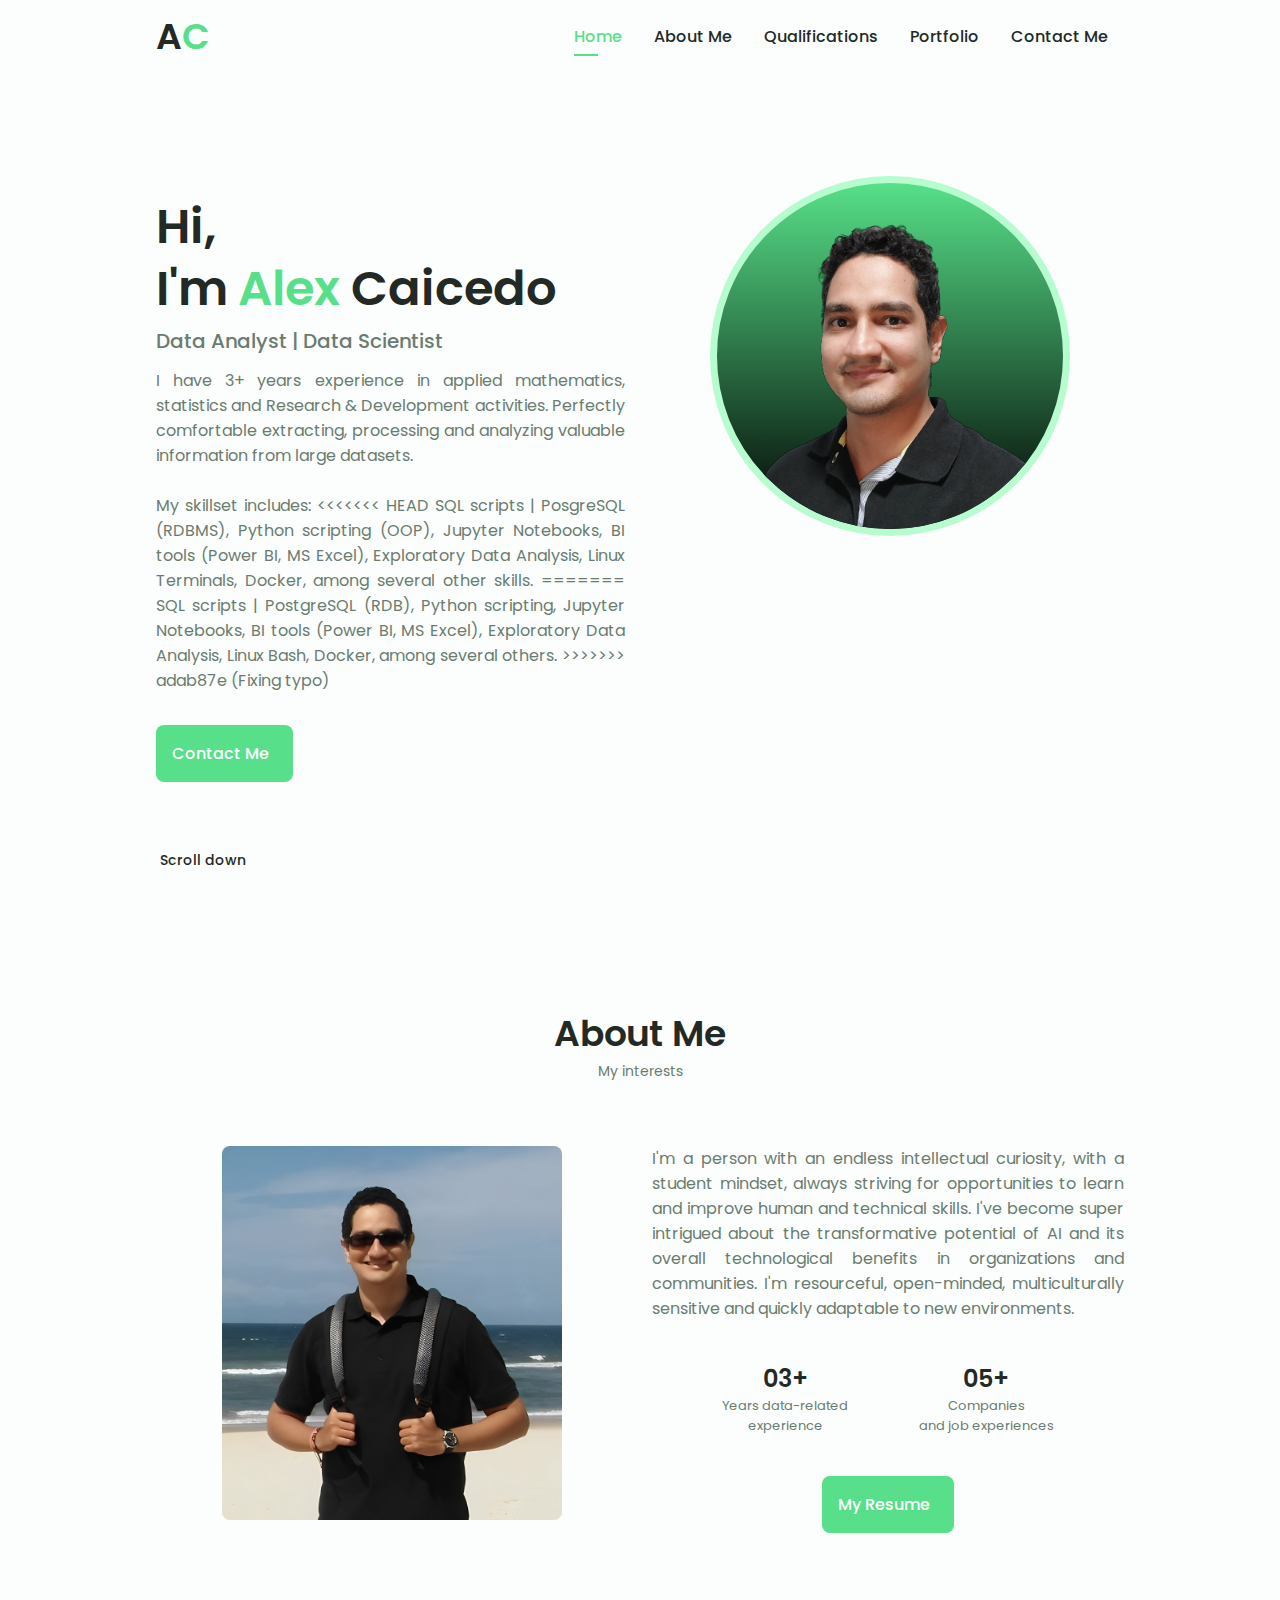
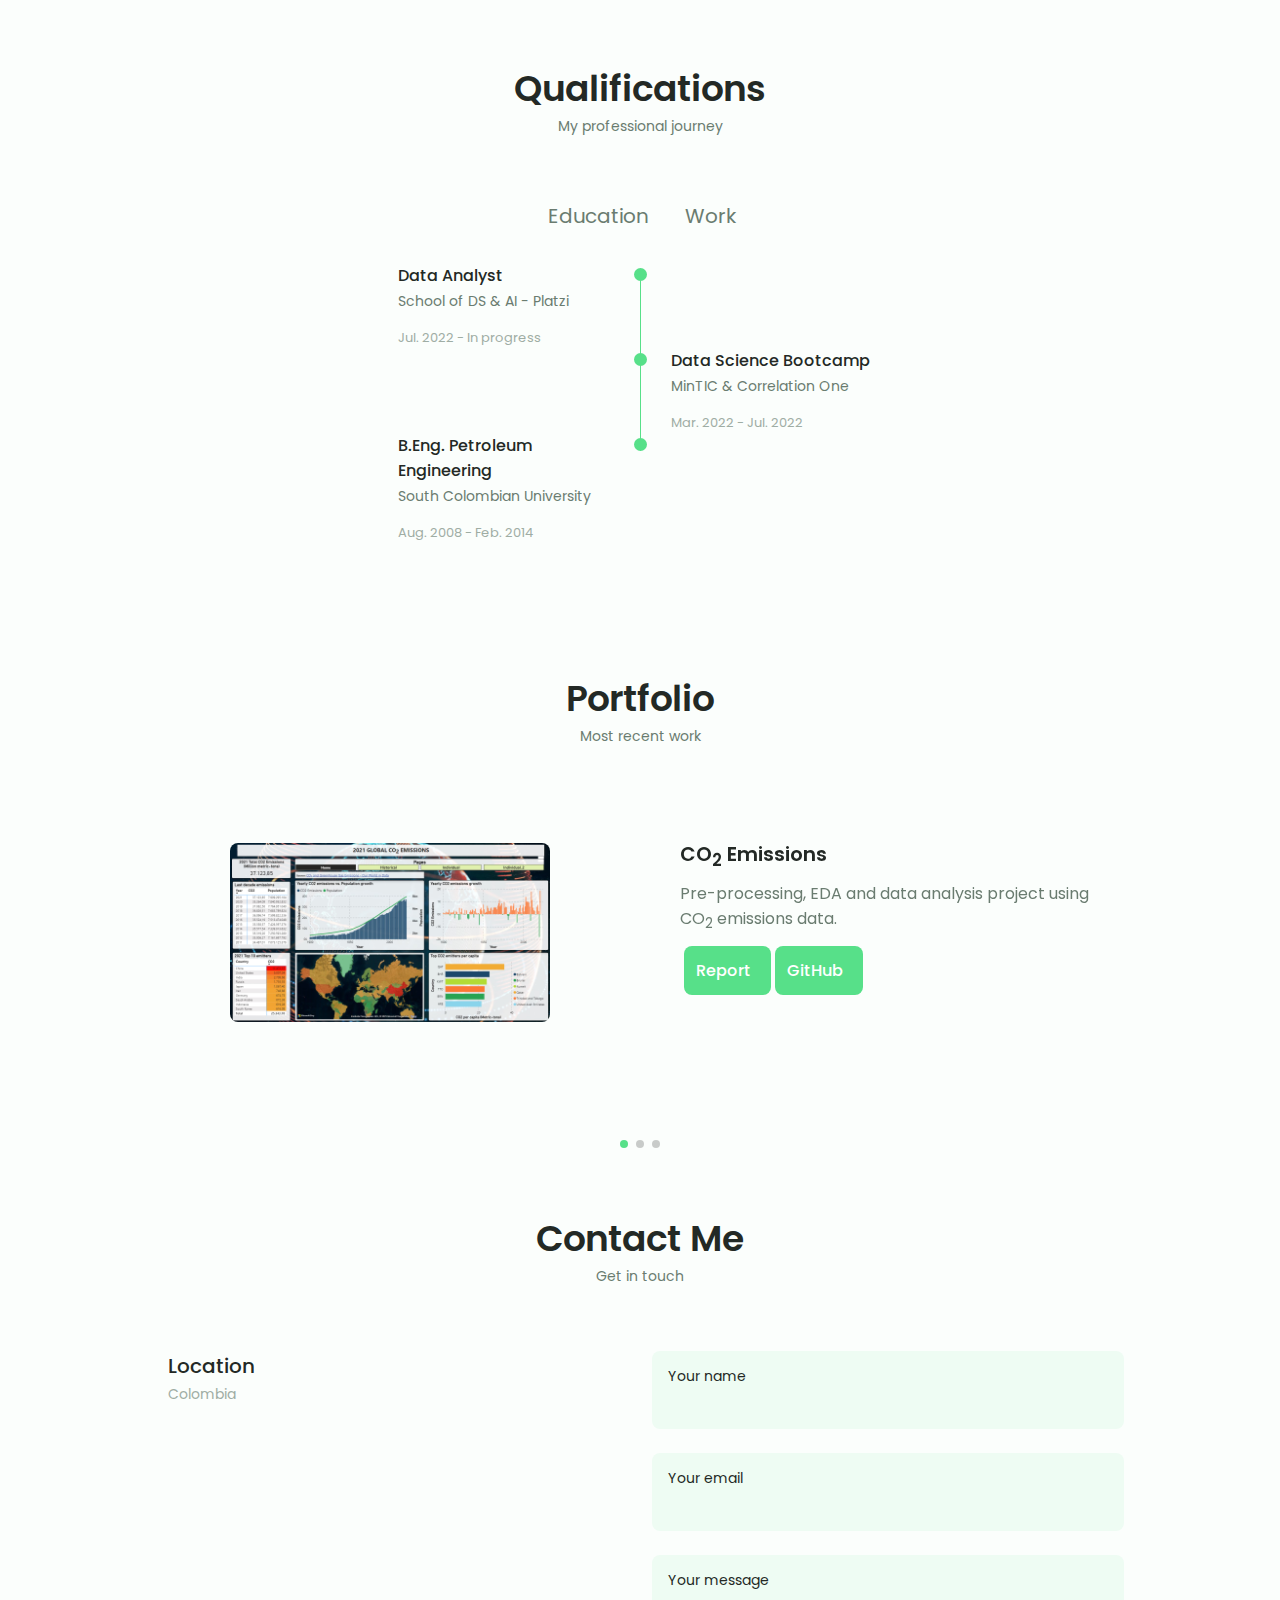
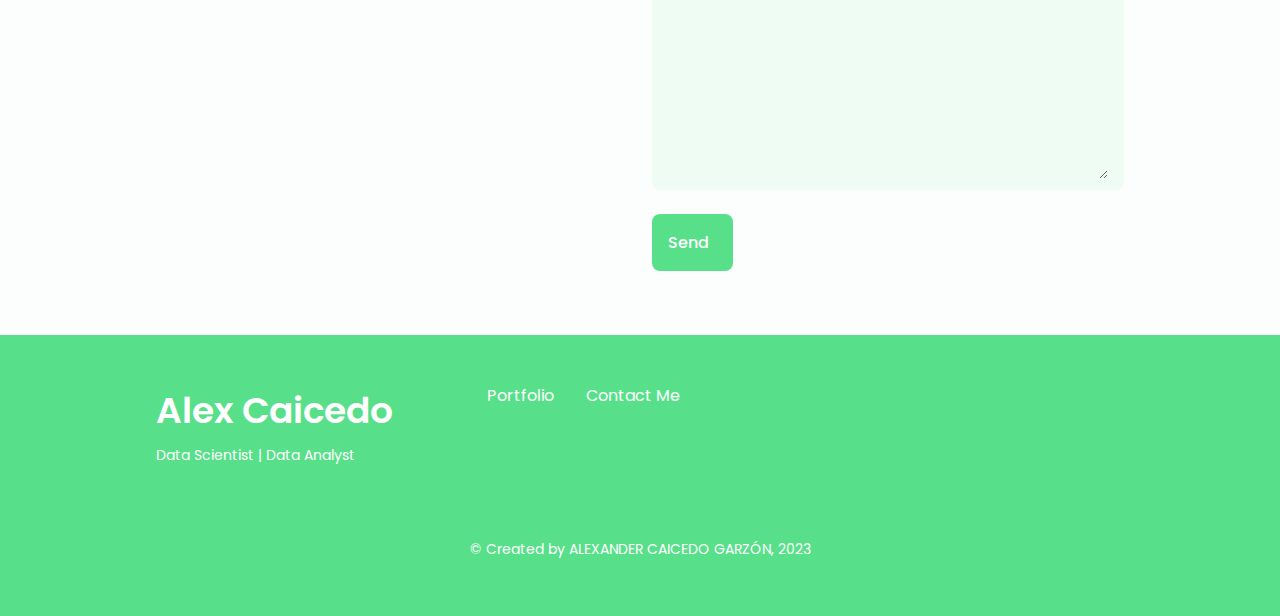
==== commit 2a35f4c9: "Fixing typo" ====
--- a/index.html
+++ b/index.html
@@ -5,6 +5,8 @@
     <meta http-equiv="X-UA-Compatible" content="IE=edge">
     <meta name="viewport" content="width=device-width, initial-scale=1.0">
 
+    <link rel="shortcut icon" type="image/jpg" href="assets/images/ac_logo.jpg">
+
     <!--==================== UNICONS ====================-->
     <link rel="stylesheet" href="https://unicons.iconscout.com/release/v3.0.6/css/line.css">
 
@@ -14,7 +16,7 @@
     <!--==================== CSS ====================-->
     <link rel="stylesheet" href="assets/css/styles.css">
 
-    <title>Portfolio's website</title>
+    <title>Alex Caicedo</title>
 </head>
 <body>
     <!--==================== HEADER ====================-->
@@ -80,8 +82,13 @@
                     <p class="home_description">
                         I have 3+ years experience in applied mathematics, statistics and Research & Development activities. Perfectly
                         comfortable extracting, processing and analyzing valuable information from large datasets. <br><br> My skillset includes: 
+<<<<<<< HEAD
                         SQL scripts | PosgreSQL (RDBMS), Python scripting (OOP), Jupyter Notebooks, BI tools (Power BI, MS Excel), Exploratory 
                         Data Analysis, Linux Terminals, Docker, among several other skills.
+=======
+                        SQL scripts | PostgreSQL (RDB), Python scripting, Jupyter Notebooks, BI tools (Power BI, MS Excel), Exploratory 
+                        Data Analysis, Linux Bash, Docker, among several others.
+>>>>>>> adab87e (Fixing typo)
                     </p>
                     <a href="#contact" class="button button--flex">
                         Contact Me <i class="uil uil-message button_icon"></i>
@@ -634,4 +641,4 @@
     <!--==================== MAIN JS ====================-->
     <script src="assets/js/main.js"></script>
 </body>
-</html>+</html>
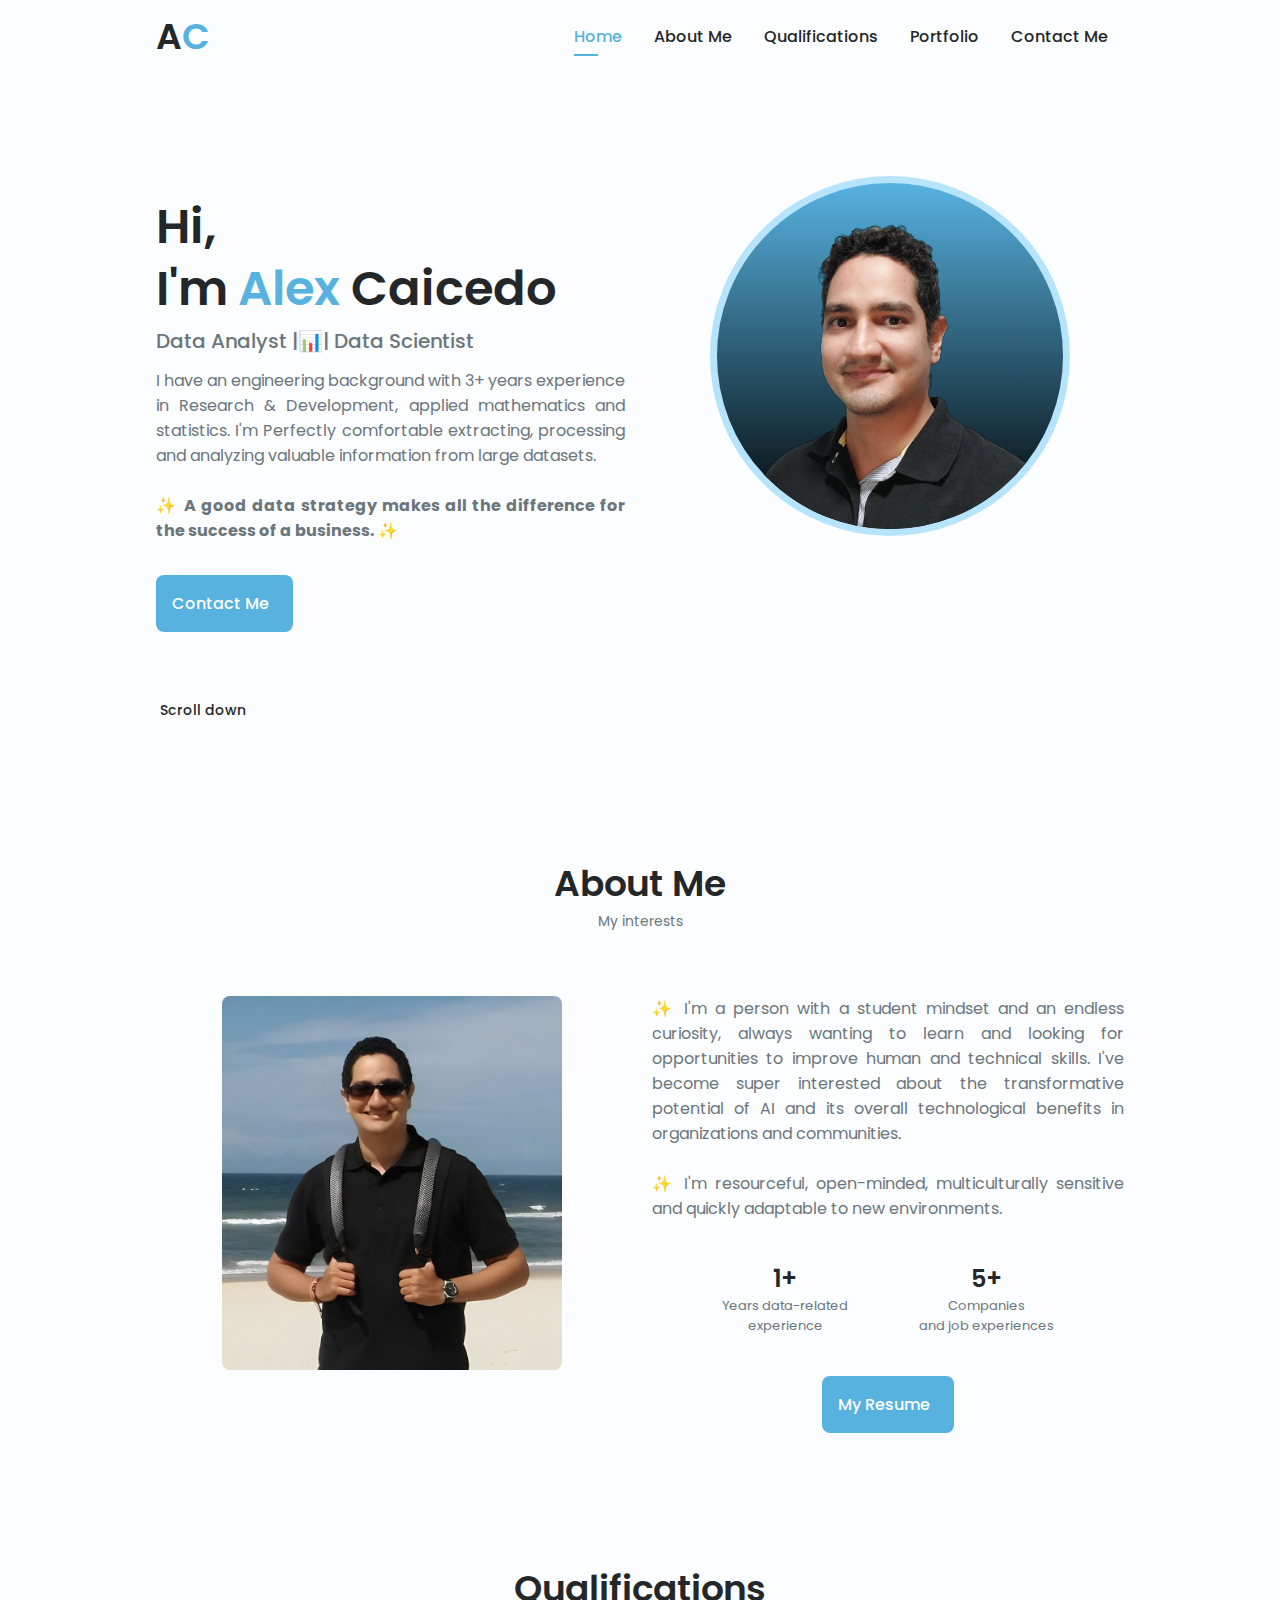
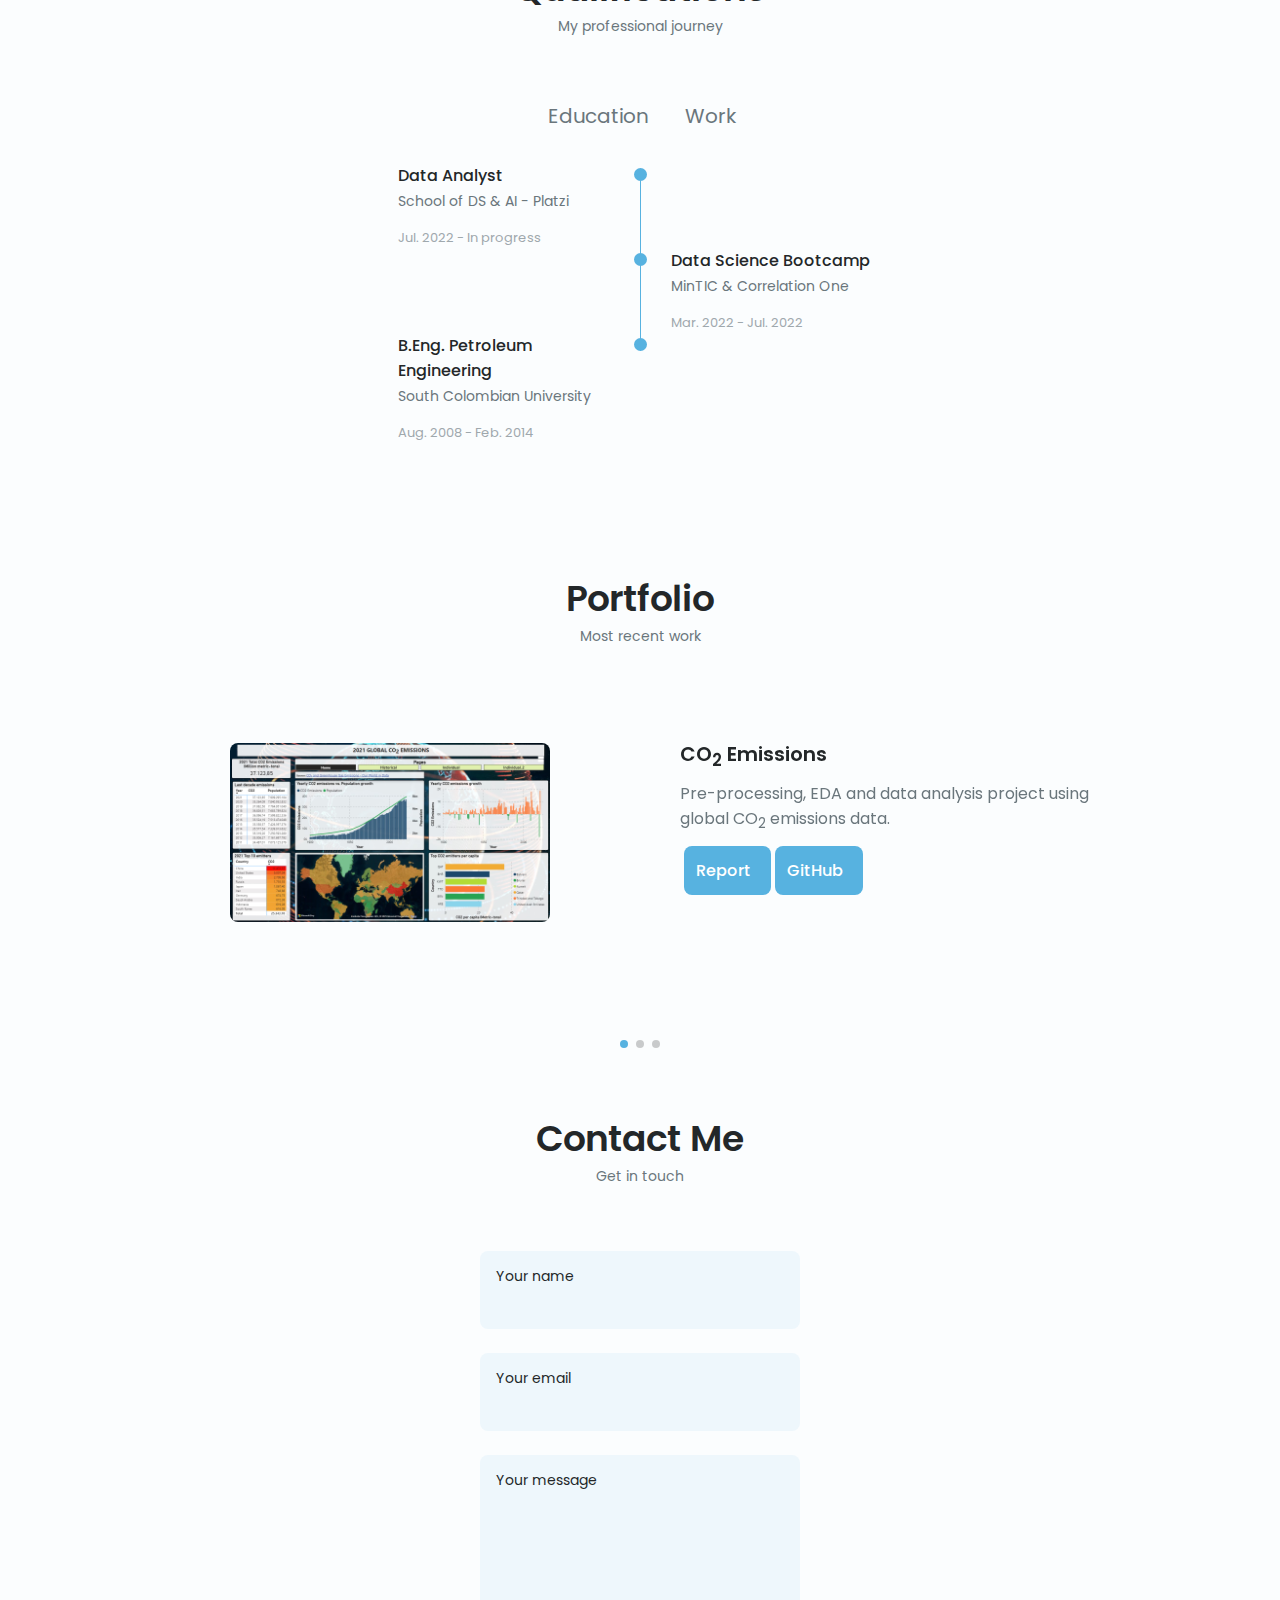
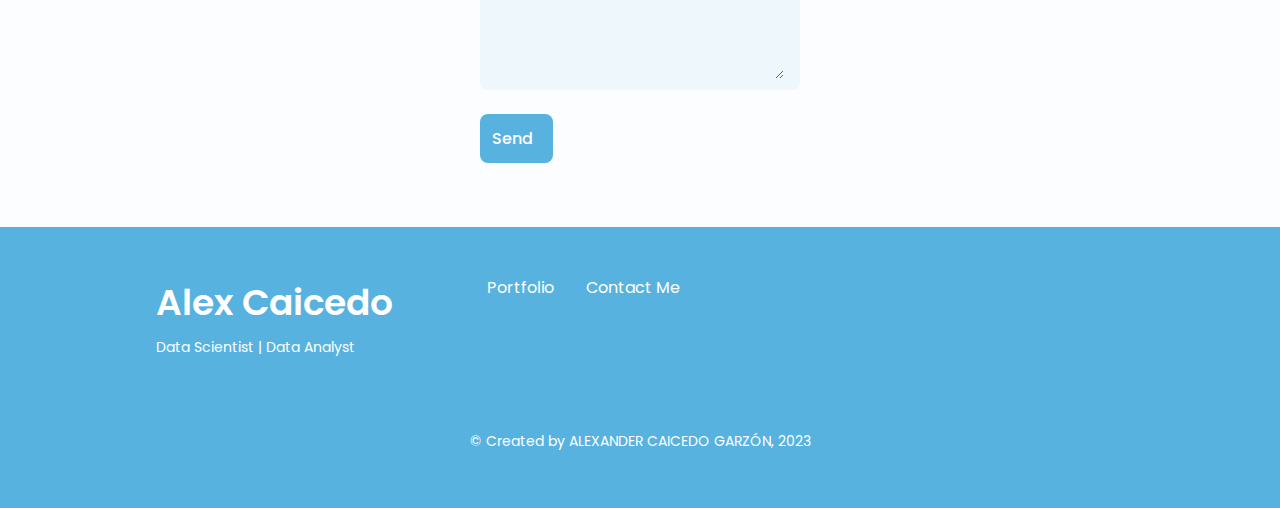
==== commit 788eab9f: "Site updates" ====
--- a/index.html
+++ b/index.html
@@ -1,5 +1,6 @@
 <!DOCTYPE html>
 <html lang="en">
+
 <head>
     <meta charset="UTF-8">
     <meta http-equiv="X-UA-Compatible" content="IE=edge">
@@ -18,6 +19,7 @@
 
     <title>Alex Caicedo</title>
 </head>
+
 <body>
     <!--==================== HEADER ====================-->
     <header class="header" id="header">
@@ -56,12 +58,12 @@
             </div>
 
             <div class="nav_btns">
-            <!--====== THEME CHANGE BUTTON ======-->
-            <i class="uil uil-moon change_theme" id="theme-button"></i>
-
-            <div class="nav_toggle" id="nav-toggle">
-                <i class="uil uil-bars"></i>
-            </div>
+                <!--====== THEME CHANGE BUTTON ======-->
+                <i class="uil uil-moon change_theme" id="theme-button"></i>
+
+                <div class="nav_toggle" id="nav-toggle">
+                    <i class="uil uil-bars"></i>
+                </div>
             </div>
         </nav>
     </header>
@@ -78,17 +80,12 @@
                 <div class="home_data">
                     <h1 class="home_title">Hi,</h1>
                     <h1 class="home_title">I'm <span>Alex</span> Caicedo</h1>
-                    <h3 class="home_subtitle">Data Analyst | Data Scientist</h3>
+                    <h3 class="home_subtitle">Data Analyst |📊| Data Scientist</h3>
                     <p class="home_description">
-                        I have 3+ years experience in applied mathematics, statistics and Research & Development activities. Perfectly
-                        comfortable extracting, processing and analyzing valuable information from large datasets. <br><br> My skillset includes: 
-<<<<<<< HEAD
-                        SQL scripts | PosgreSQL (RDBMS), Python scripting (OOP), Jupyter Notebooks, BI tools (Power BI, MS Excel), Exploratory 
-                        Data Analysis, Linux Terminals, Docker, among several other skills.
-=======
-                        SQL scripts | PostgreSQL (RDB), Python scripting, Jupyter Notebooks, BI tools (Power BI, MS Excel), Exploratory 
-                        Data Analysis, Linux Bash, Docker, among several others.
->>>>>>> adab87e (Fixing typo)
+                        I have an engineering background with 3+ years experience in Research & Development, applied
+                        mathematics and statistics. I'm Perfectly comfortable extracting, processing and analyzing
+                        valuable information from large datasets. <br><br> ✨ <strong>A good data strategy makes all the
+                            difference for the success of a business.</strong> ✨
                     </p>
                     <a href="#contact" class="button button--flex">
                         Contact Me <i class="uil uil-message button_icon"></i>
@@ -149,18 +146,18 @@
 
                 <div class="about_data">
                     <p class="about_description">
-                        I'm a person with an endless intellectual curiosity, with a student mindset, always striving for opportunities to learn
-                        and improve human and technical skills. I've become super intrigued about the transformative potential of 
-                        AI and its overall technological benefits in organizations and communities. I'm resourceful, open-minded, multiculturally 
-                        sensitive and quickly adaptable to new environments.
+                        ✨ I'm a person with a student mindset and an endless curiosity, always wanting to learn and
+                        looking for opportunities  to improve human and technical skills. I've become super interested about
+                        the transformative potential of AI and its overall technological benefits in organizations and
+                        communities. <br><br> ✨ I'm resourceful, open-minded, multiculturally sensitive and quickly adaptable to new environments.
                     </p>
                     <div class="about_info">
                         <div>
-                            <span class="about_info-title">03+</span>
+                            <span class="about_info-title">1+</span>
                             <span class="about_info-name">Years data-related <br>experience</span>
                         </div>
                         <div>
-                            <span class="about_info-title">05+</span>
+                            <span class="about_info-title">5+</span>
                             <span class="about_info-name">Companies <br>and job experiences</span>
                         </div>
                     </div>
@@ -180,8 +177,8 @@
 
             <div class="skills_container container grid">
                 <div> -->
-                    <!--============== SKILL 1 ==============-->
-                    <!-- <div class="skills_content skills_open">
+        <!--============== SKILL 1 ==============-->
+        <!-- <div class="skills_content skills_open">
                         <div class="skills_header">
                             <i class="uil uil-brackets-curly skills_icon"></i>
                             <div>
@@ -224,8 +221,8 @@
                         </div>
                     </div> -->
 
-                    <!--============== SKILL 2 ==============-->
-                    <!-- <div class="skills_content skills_close">
+        <!--============== SKILL 2 ==============-->
+        <!-- <div class="skills_content skills_close">
                         <div class="skills_header">
                             <i class="uil uil-server-network skills_icon"></i>
                             <div>
@@ -277,10 +274,10 @@
                             </div>
                         </div>
                     </div> -->
-                <!-- </div>
+        <!-- </div>
                 <div> -->
-                    <!--============== SKILL 3 ==============-->
-                    <!-- <div class="skills_content skills_close">
+        <!--============== SKILL 3 ==============-->
+        <!-- <div class="skills_content skills_close">
                         <div class="skills_header">
                             <i class="uil uil-server-network skills_icon"></i>
                             <div>
@@ -332,7 +329,7 @@
                             </div>
                         </div>
                     </div> -->
-                <!-- </div>
+        <!-- </div>
             </div>
         </section> -->
 
@@ -387,7 +384,7 @@
                                     Mar. 2022 - Jul. 2022
                                 </div>
                             </div>
-                            
+
                         </div>
 
                         <!--============== QUALIFICATION 3 ==============-->
@@ -444,7 +441,7 @@
                                     Sep. 2014 - Sep. 2015
                                 </div>
                             </div>
-                            
+
                         </div>
 
                         <!--============== QUALIFICATION 3 ==============-->
@@ -474,7 +471,7 @@
 
             <div class="portfolio_container container swiper-container">
                 <div class="swiper-wrapper">
-                    
+
                     <!--============== PORTFOLIO 1 ==============-->
                     <div class="portfolio_content grid swiper-slide">
                         <img src="assets/images/dashboard.jpg" alt="" class="portfolio_img">
@@ -482,13 +479,15 @@
                         <div class="portfolio_data">
                             <h3 class="portfolio_title">CO<sub>2</sub> Emissions</h3>
                             <p class="portfolio_description">
-                                Pre-processing, EDA and data analysis project using CO<sub>2</sub> emissions data.
+                                Pre-processing, EDA and data analysis project using global CO<sub>2</sub> emissions data.
                             </p>
-                            <a href="https://app.powerbi.com/groups/me/reports/bbfd6e8e-d4ab-47d7-b24c-20e63ff7320d?ctid=a8e697b5-5434-490b-bced-0cc978d2a33c&pbi_source=linkShare" class="button button--flex button--small portfolio_button">
+                            <a href="https://app.powerbi.com/groups/me/reports/bbfd6e8e-d4ab-47d7-b24c-20e63ff7320d?ctid=a8e697b5-5434-490b-bced-0cc978d2a33c&pbi_source=linkShare"
+                                class="button button--flex button--small portfolio_button">
                                 Report
                                 <i class="uil uil-arrow-right button_icon"></i>
                             </a>
-                            <a href="https://github.com/alexcaicedo/co2-project" class="button button--flex button--small portfolio_button">
+                            <a href="https://github.com/alexcaicedo/co2-project"
+                                class="button button--flex button--small portfolio_button">
                                 GitHub
                                 <i class="uil uil-arrow-right button_icon"></i>
                             </a>
@@ -500,15 +499,16 @@
                         <img src="assets/images/col_passport.jpg" alt="" class="portfolio_img">
 
                         <div class="portfolio_data">
-                            <h3 class="portfolio_title">Passport requests prediction [In progress...]</h3>
+                            <h3 class="portfolio_title">Passport requests prediction</h3>
                             <p class="portfolio_description">
-                                Web app development for time series analysis and forecast of a Colombian passport requests dataset using the Prophet model.
+                                Time series analysis and forecast of a Colombian passport requests dataset using the Prophet model.
                             </p>
                             <a href="#" class="button button--flex button--small portfolio_button">
                                 Report
                                 <i class="uil uil-arrow-right button_icon"></i>
                             </a>
-                            <a href="https://github.com/alexcaicedo/passports-prediction" class="button button--flex button--small portfolio_button">
+                            <a href="https://github.com/alexcaicedo/passports-prediction"
+                                class="button button--flex button--small portfolio_button">
                                 GitHub
                                 <i class="uil uil-arrow-right button_icon"></i>
                             </a>
@@ -522,9 +522,10 @@
                         <div class="portfolio_data">
                             <h3 class="portfolio_title">Predicting House Prices</h3>
                             <p class="portfolio_description">
-                                Notebook created with the objective of putting into practice supervised ML concepts for House Price prediction.
+                                Linear regression analysis for predicting house prices.
                             </p>
-                            <a href="https://github.com/alexcaicedo/ml-zoomcamp/blob/main/02_regression/house_prices_homework.ipynb" class="button button--flex button--small portfolio_button">
+                            <a href="https://github.com/alexcaicedo/ml-zoomcamp/blob/main/02_regression/house_prices_homework.ipynb"
+                                class="button button--flex button--small portfolio_button">
                                 GitHub
                                 <i class="uil uil-arrow-right button_icon"></i>
                             </a>
@@ -543,52 +544,33 @@
                 <div class="swiper-pagination"></div>
             </div>
         </section>
-        
+
         <!--==================== CONTACT ME ====================-->
         <section class="contact section" id="contact">
             <h2 class="section__title">Contact Me</h2>
             <span class="section__subtitle">Get in touch</span>
 
-            <div class="contact_container container grid">
-                <div>
-                    <!-- <div class="contact_information">
-                        <i class="uil uil-message contact_icon"></i>
-    
-                        <div>
-                            <h3 class="contact_title">Email</h3>
-                            <span class="contact_subtitle">(+57) 321-278-9944</span>
-                        </div>
-                    </div> -->
-                    <div class="contact_information">
-                        <i class="uil uil-map-marker contact_icon"></i>
-    
-                        <div>
-                            <h3 class="contact_title">Location</h3>
-                            <span class="contact_subtitle">Colombia</span>
-                        </div>
-                    </div>
-                </div>
-                <form class="contact_form grid" action="https://formsubmit/a.caicedo_g@hotmail.com" method="POST">
+            <div class="contact_container">
+                <form class="contact_form grid" action="mail.php" method="post">
                     <div class="contact_inputs grid">
                         <div class="contact_content">
-                            <label for="" class="contact_label">Your name</label>
-                            <input type="text" class="contact_input" required>
+                            <label class="contact_label">Your name</label>
+                            <input type="text" name="name" class="contact_input" required>
                         </div>
                         <div class="contact_content">
-                            <label for="" class="contact_label">Your email</label>
-                            <input type="email" class="contact_input" required>
+                            <label class="contact_label">Your email</label>
+                            <input type="email" name="email" class="contact_input" required>
                         </div>
                     </div>
                     <div class="contact_content">
-                        <label for="" class="contact_label">Your message</label>
-                        <textarea name="" id="" cols="0" rows="7" class="contact_input" required></textarea>
+                        <label class="contact_label">Your message</label>
+                        <textarea name="message" cols="0" rows="7" class="contact_input" required></textarea>
                     </div>
                     <div>
-                        <input type="hidden" value="Personal website email!!!">
-                        <a href="ty.html/#home" class="button button--flex">
+                        <button type="button" class="button button--small">
                             Send
                             <i class="uil uil-message button_icon"></i>
-                        </a>
+                        </button>
                     </div>
                 </form>
             </div>
@@ -629,7 +611,7 @@
             <p class="footer_copy">&#169; Created by ALEXANDER CAICEDO GARZ&Oacute;N, 2023</p>
         </div>
     </footer>
-    
+
     <!--==================== SCROLL TOP ====================-->
     <a href="#" class="scrollup" id="scroll-up">
         <i class="uil uil-arrow-up scrollup_icon"></i>
@@ -641,4 +623,5 @@
     <!--==================== MAIN JS ====================-->
     <script src="assets/js/main.js"></script>
 </body>
-</html>
+
+</html>--- a/assets/css/styles.css
+++ b/assets/css/styles.css
@@ -7,7 +7,7 @@
     --header-height: 3rem;
     /*========== Colors ==========*/
     /* Change favorite color */
-    --hue-color: 142; /*Purple 250 - Green 142 - Red 360 - Orange 27 - Blue 230 - Light Blue 178 - Pink 340*/
+    --hue-color: 200; /*Purple 250 - Green 142 - Red 360 - Orange 27 - Blue 230 - Light Blue 178 - Pink 340*/
 
     /* HSL color mode */
     --first-color: hsl(var(--hue-color), 69%, 61%);
@@ -137,6 +137,14 @@
     margin-top: var(--mb-2);
 }
 
+button {
+    border: none;
+    outline: none;
+    font-family: inherit;
+    font-size: var(--normal-font-size);
+    font-weight: var(--font-medium);
+}
+
 /*==================== REUSABLE CSS CLASSES ====================*/
 .section {
     padding: 2rem 0 4rem;
@@ -747,6 +755,8 @@
 /*==================== CONTACT ====================*/
 .contact_container {
     row-gap: 3rem;
+    margin-left: 30rem;
+    margin-right: 30rem;
 }
 
 .contact_information {
@@ -999,7 +1009,6 @@
     .skills_container,
     .portfolio_content,
     .project_container,
-    .contact_container,
     .footer_container {
         grid-template-columns: repeat(2, 1fr);
     }
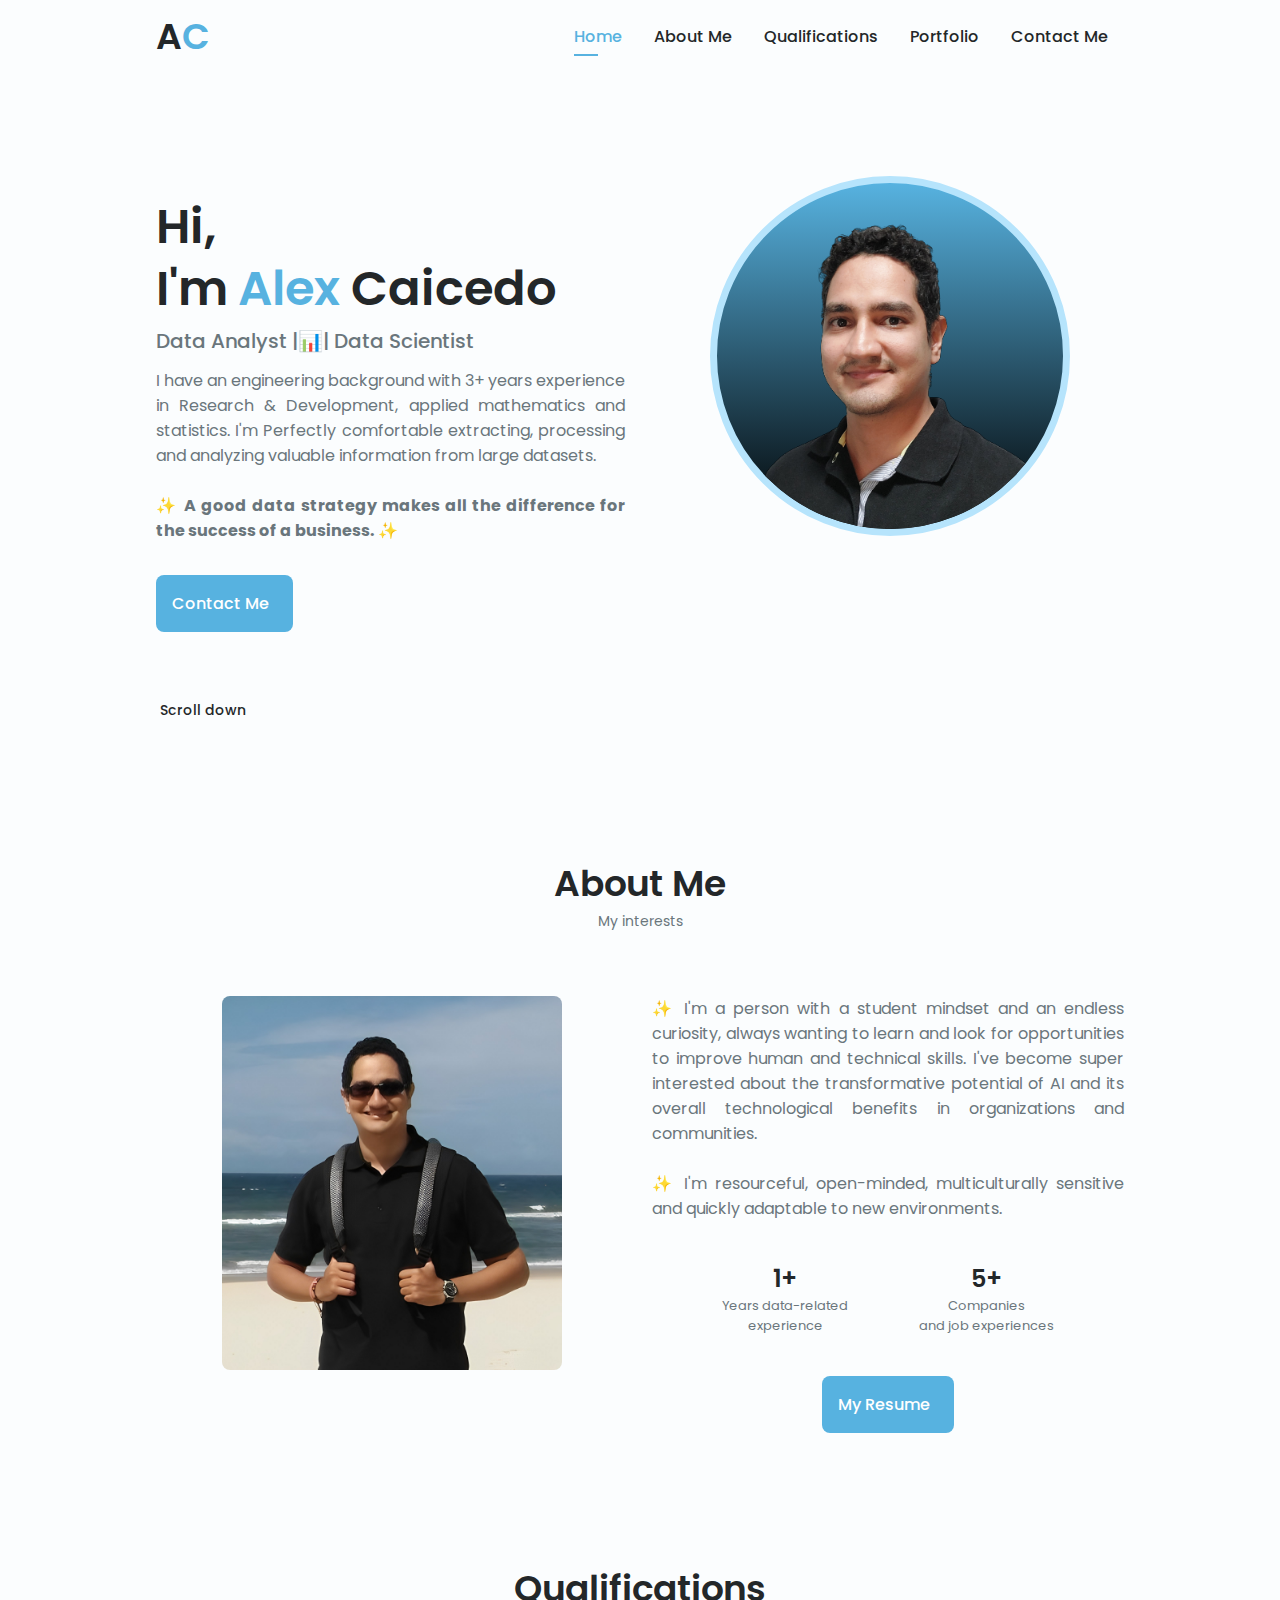
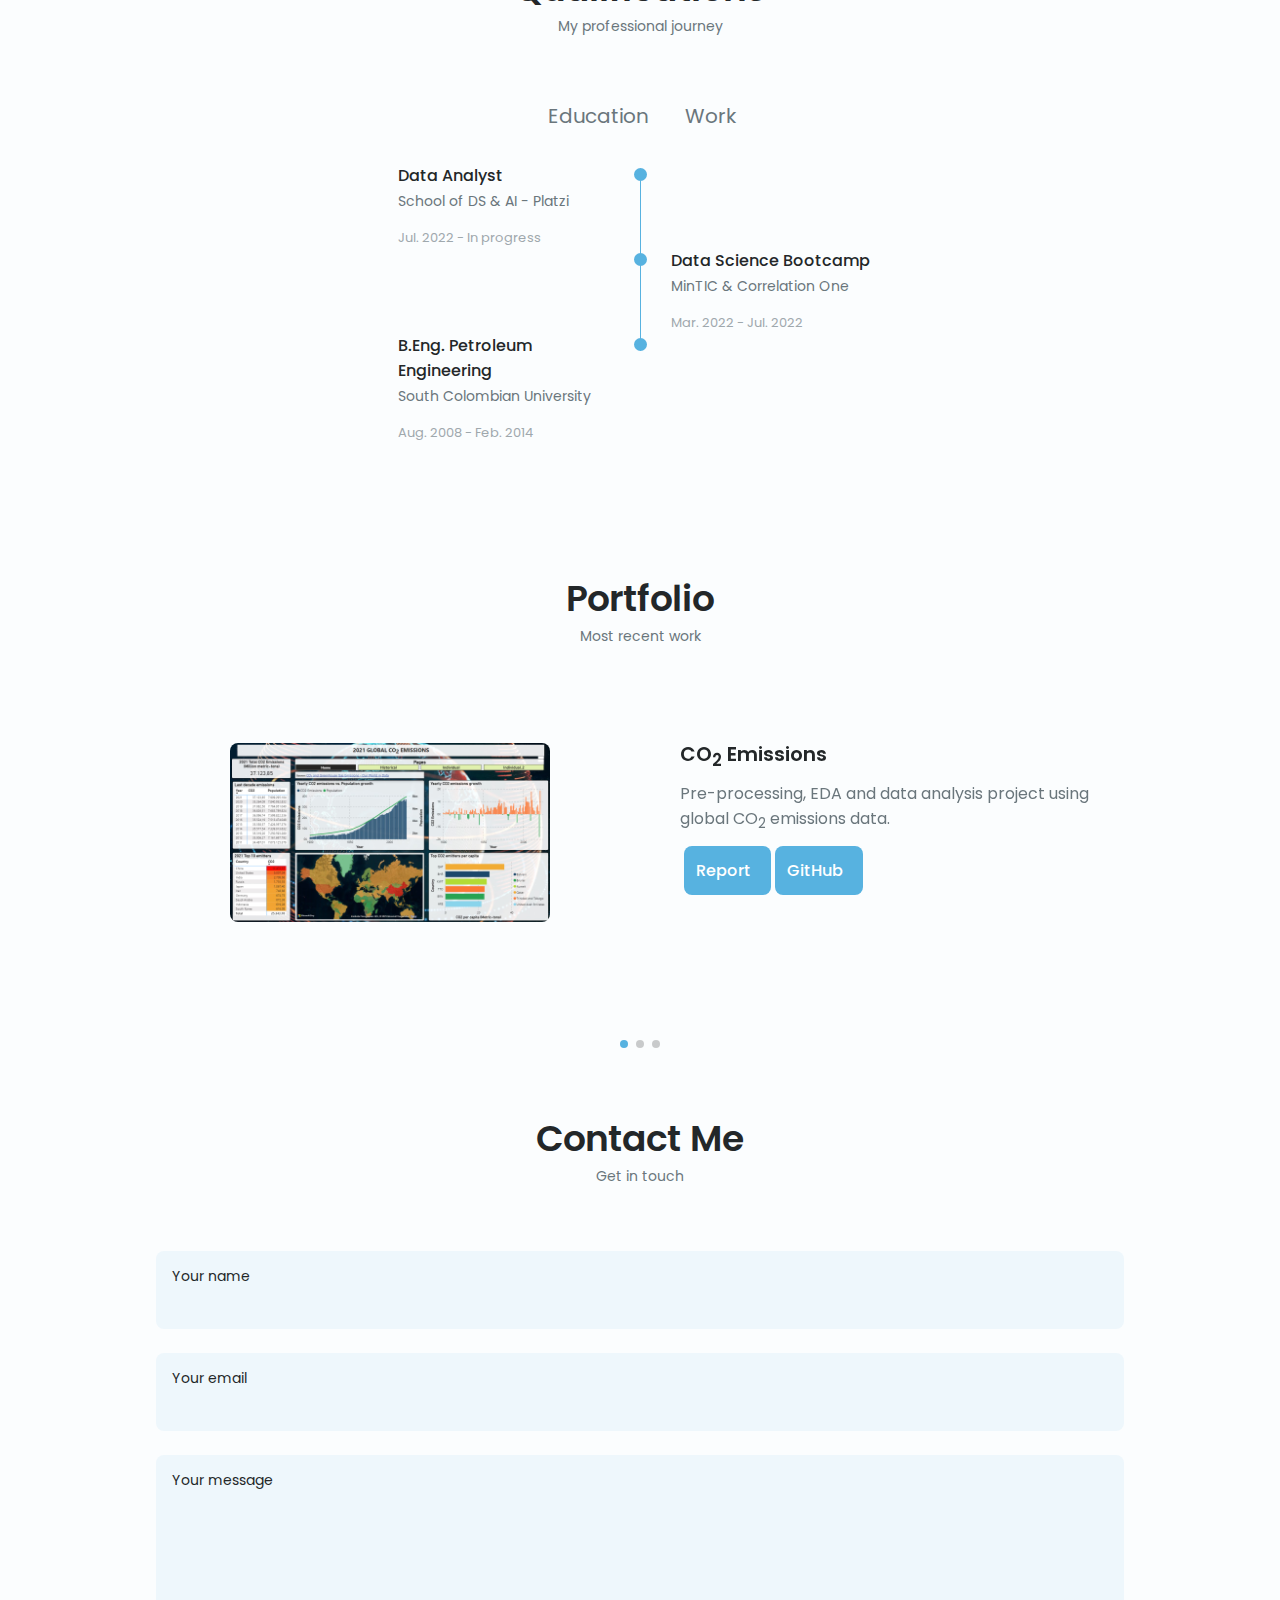
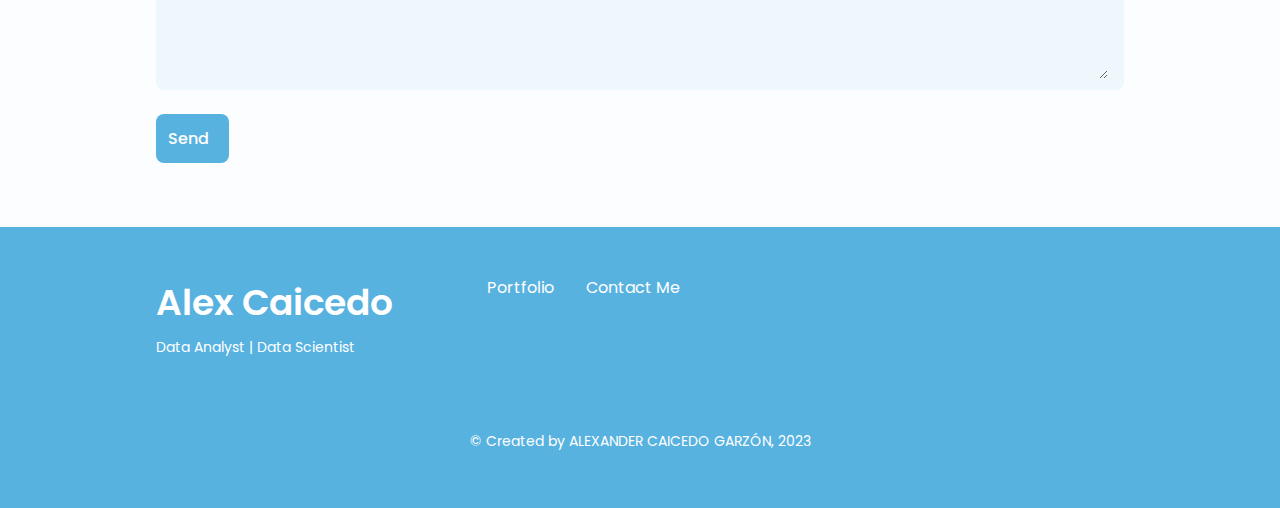
==== commit 786d15d1: "Site updates" ====
--- a/index.html
+++ b/index.html
@@ -99,7 +99,7 @@
                     <div class="home_social">
                         <span class="home_social-follow">Follow Me</span>
                         <div class="home_social-links">
-                            <a href="https://www.linkedin.com/in/alexcaicedo" class="home_social-icon">
+                            <a href="https://www.linkedin.com/in/data-analyst-scientist-business-intelligence-alex-caicedo/" class="home_social-icon">
                                 <i class="uil uil-linkedin"></i>
                             </a>
                             <a href="https://github.com/alexcaicedo" class="home_social-icon">
@@ -147,7 +147,7 @@
                 <div class="about_data">
                     <p class="about_description">
                         ✨ I'm a person with a student mindset and an endless curiosity, always wanting to learn and
-                        looking for opportunities  to improve human and technical skills. I've become super interested about
+                        look for opportunities to improve human and technical skills. I've become super interested about
                         the transformative potential of AI and its overall technological benefits in organizations and
                         communities. <br><br> ✨ I'm resourceful, open-minded, multiculturally sensitive and quickly adaptable to new environments.
                     </p>
@@ -162,7 +162,7 @@
                         </div>
                     </div>
                     <div class="about_buttons">
-                        <a href="https://1drv.ms/b/s!AqPPXJgnT6Fmsn-sBrh6Bo3KP7HR?e=grs7Vf" class="button button--flex">
+                        <a href="https://1drv.ms/b/s!AqPPXJgnT6FmtGTdXM1ePnHRxEUg?e=k3sC12" class="button button--flex">
                             My Resume <i class="uil uil-download-alt button_icon"></i>
                         </a>
                     </div>
@@ -481,7 +481,7 @@
                             <p class="portfolio_description">
                                 Pre-processing, EDA and data analysis project using global CO<sub>2</sub> emissions data.
                             </p>
-                            <a href="https://app.powerbi.com/groups/me/reports/bbfd6e8e-d4ab-47d7-b24c-20e63ff7320d?ctid=a8e697b5-5434-490b-bced-0cc978d2a33c&pbi_source=linkShare"
+                            <a href="https://1drv.ms/b/s!AqPPXJgnT6FmtBDXwNidJ-n85OHo?e=eE1VC0"
                                 class="button button--flex button--small portfolio_button">
                                 Report
                                 <i class="uil uil-arrow-right button_icon"></i>
@@ -503,7 +503,7 @@
                             <p class="portfolio_description">
                                 Time series analysis and forecast of a Colombian passport requests dataset using the Prophet model.
                             </p>
-                            <a href="#" class="button button--flex button--small portfolio_button">
+                            <a href="https://alexcaicedo.pythonanywhere.com/" class="button button--flex button--small portfolio_button">
                                 Report
                                 <i class="uil uil-arrow-right button_icon"></i>
                             </a>
@@ -550,8 +550,8 @@
             <h2 class="section__title">Contact Me</h2>
             <span class="section__subtitle">Get in touch</span>
 
-            <div class="contact_container">
-                <form class="contact_form grid" action="mail.php" method="post">
+            <div class="contact_container container grid">
+                <form class="contact_form grid" action="https://formsubmit.co/a.caicedo_g@hotmail.com" method="post">
                     <div class="contact_inputs grid">
                         <div class="contact_content">
                             <label class="contact_label">Your name</label>
@@ -567,11 +567,13 @@
                         <textarea name="message" cols="0" rows="7" class="contact_input" required></textarea>
                     </div>
                     <div>
-                        <button type="button" class="button button--small">
+                        <button type="submit" class="button button--small">
                             Send
                             <i class="uil uil-message button_icon"></i>
                         </button>
                     </div>
+                    <input type="hidden" name="_subject" value="Mail from website!">
+                    <input type="hidden" name="_next" value="https://alexcaicedo.github.io/ty.html">
                 </form>
             </div>
         </section>
@@ -583,7 +585,7 @@
             <div class="footer_container container grid">
                 <div>
                     <h1 class="footer_title">Alex Caicedo</h1>
-                    <span class="footer_subtitle">Data Scientist | Data Analyst</span>
+                    <span class="footer_subtitle">Data Analyst | Data Scientist</span>
                     <!-- <p class="footer_subtitle">
                         Here goes a small description about my role.
                     </p> -->
@@ -597,7 +599,7 @@
                     </li>
                 </ul>
                 <div class="footer_social">
-                    <a href="https://www.linkedin.com/in/alexcaicedo" target="_blank" class="footer_social">
+                    <a href="https://www.linkedin.com/in/data-analyst-scientist-business-intelligence-alex-caicedo/" target="_blank" class="footer_social">
                         <i class="uil uil-linkedin"></i>
                     </a>
                     <a href="https://github.com/alexcaicedo" target="_blank" class="footer_social">
--- a/assets/css/styles.css
+++ b/assets/css/styles.css
@@ -755,8 +755,6 @@
 /*==================== CONTACT ====================*/
 .contact_container {
     row-gap: 3rem;
-    margin-left: 30rem;
-    margin-right: 30rem;
 }
 
 .contact_information {
